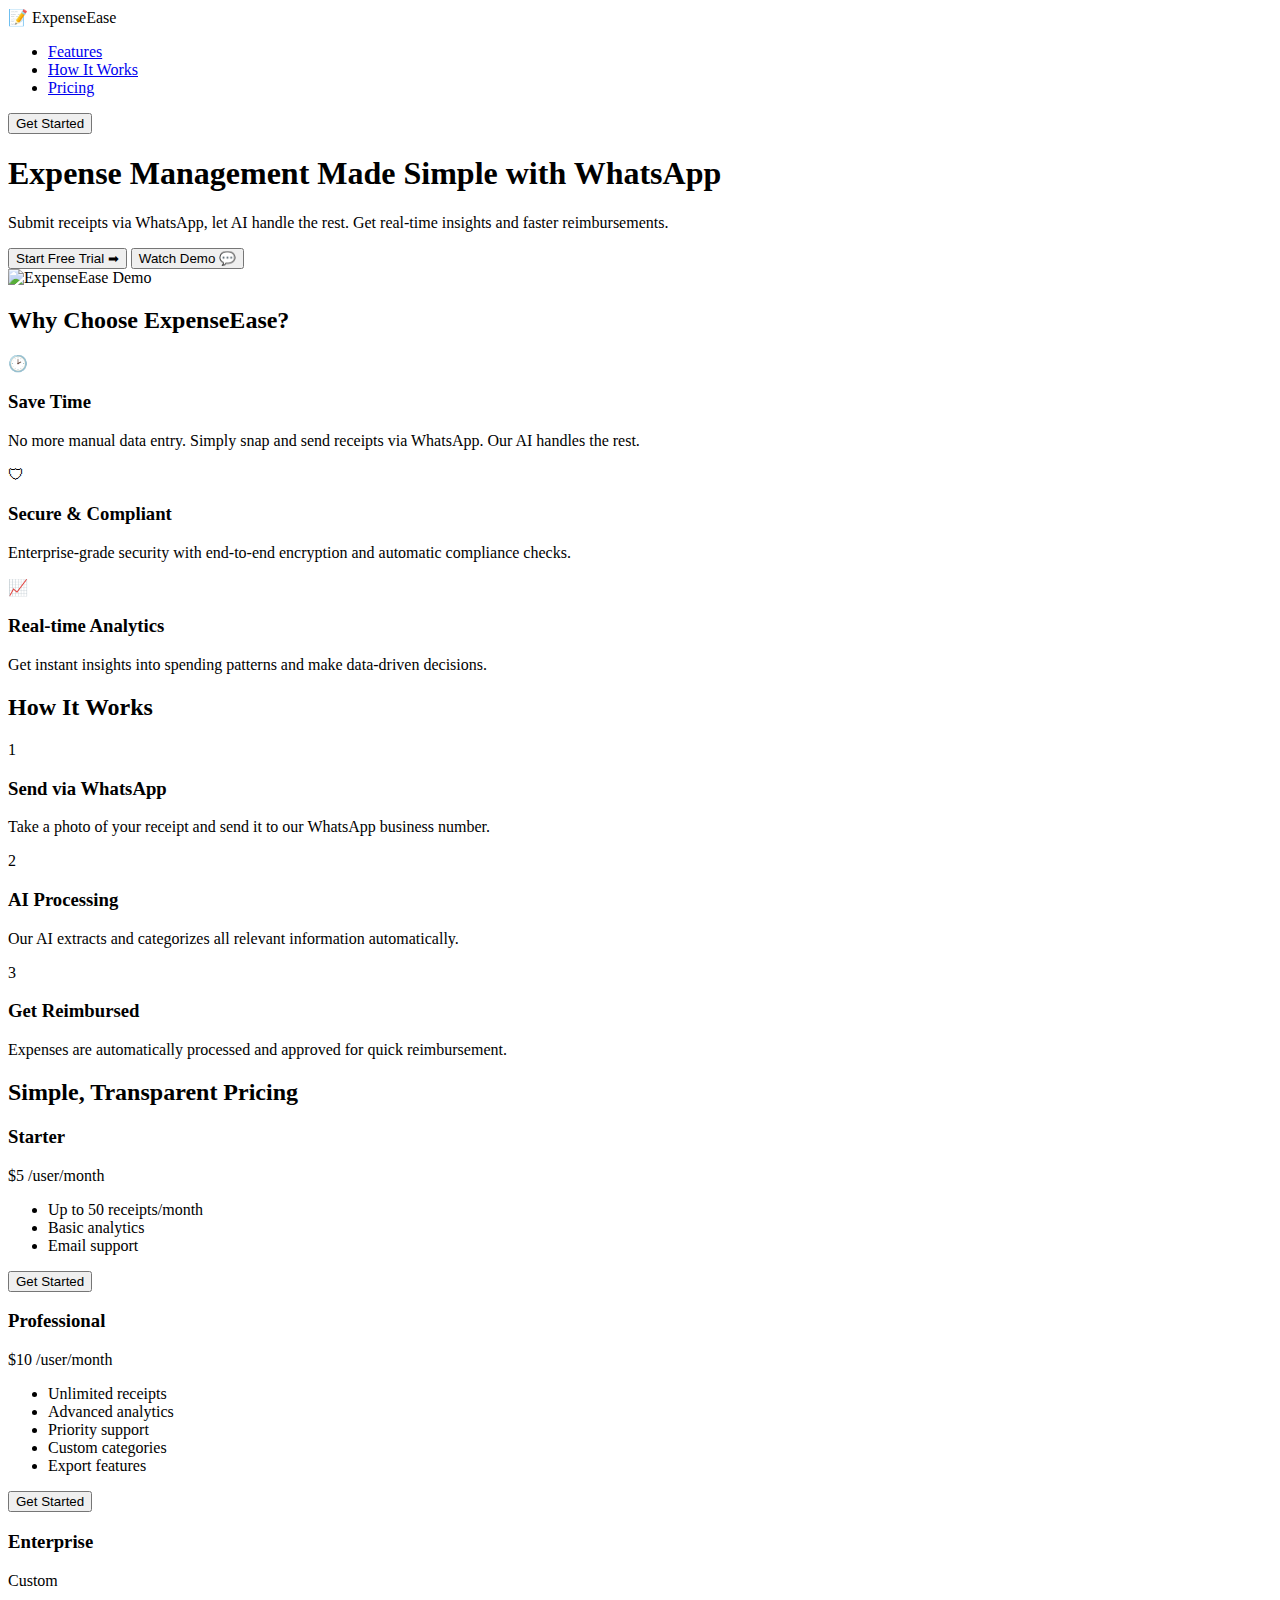
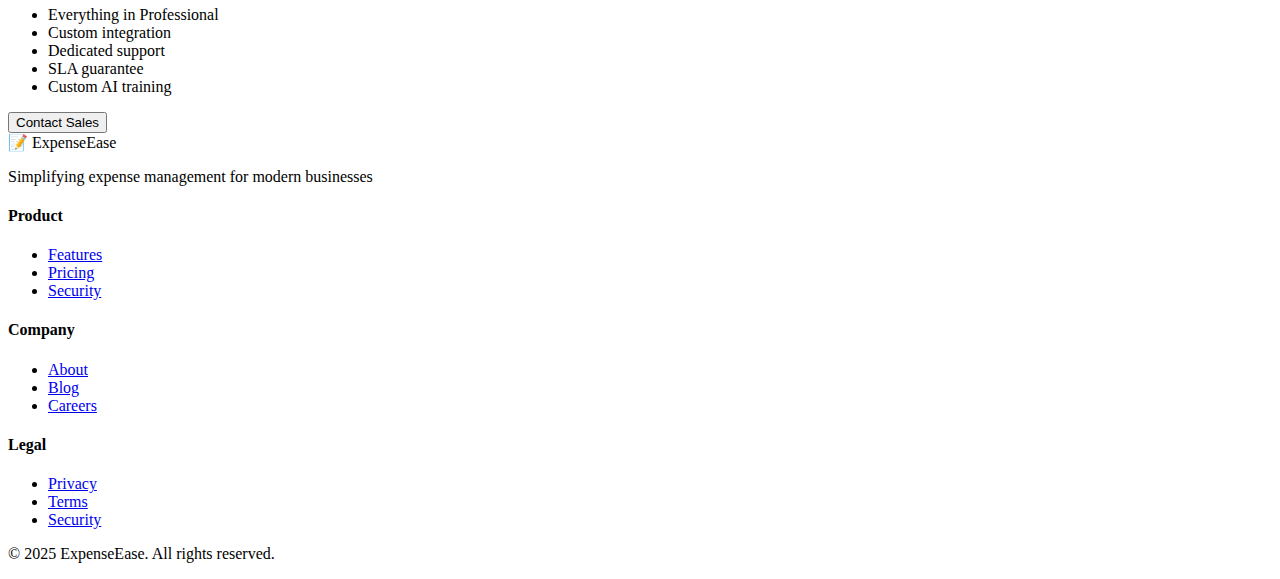
==== index.html @ a04c474d "Create index.html" ====
<!DOCTYPE html>
<html lang="en">
<head>
  <meta charset="UTF-8">
  <meta name="viewport" content="width=device-width, initial-scale=1.0">
  <title>ExpenseEase - Expense Management</title>
  <link rel="stylesheet" href="styles.css">
</head>
<body>
  <!-- Hero Section -->
  <header class="hero-section">
    <nav class="navbar container">
      <div class="logo">
        <span class="icon">&#128221;</span> <!-- Placeholder for Receipt Icon -->
        <span class="brand">ExpenseEase</span>
      </div>
      <ul class="nav-links">
        <li><a href="#features">Features</a></li>
        <li><a href="#how-it-works">How It Works</a></li>
        <li><a href="#pricing">Pricing</a></li>
      </ul>
      <button class="btn primary">Get Started</button>
    </nav>
    <div class="hero-content container">
      <div class="hero-text">
        <h1>Expense Management Made Simple with WhatsApp</h1>
        <p>Submit receipts via WhatsApp, let AI handle the rest. Get real-time insights and faster reimbursements.</p>
        <div class="hero-buttons">
          <button class="btn secondary">Start Free Trial &#10145;</button>
          <button class="btn outline">Watch Demo &#128172;</button>
        </div>
      </div>
      <div class="hero-image">
        <img src="https://via.placeholder.com/600x400" alt="ExpenseEase Demo">
      </div>
    </div>
  </header>

  <!-- Features Section -->
  <section id="features" class="features-section">
    <div class="container">
      <h2>Why Choose ExpenseEase?</h2>
      <div class="features-grid">
        <div class="feature-card">
          <div class="icon bg-blue">&#128337;</div>
          <h3>Save Time</h3>
          <p>No more manual data entry. Simply snap and send receipts via WhatsApp. Our AI handles the rest.</p>
        </div>
        <div class="feature-card">
          <div class="icon bg-blue">&#128737;</div>
          <h3>Secure & Compliant</h3>
          <p>Enterprise-grade security with end-to-end encryption and automatic compliance checks.</p>
        </div>
        <div class="feature-card">
          <div class="icon bg-blue">&#128200;</div>
          <h3>Real-time Analytics</h3>
          <p>Get instant insights into spending patterns and make data-driven decisions.</p>
        </div>
      </div>
    </div>
  </section>

  <!-- How It Works Section -->
  <section id="how-it-works" class="how-it-works-section">
    <div class="container">
      <h2>How It Works</h2>
      <div class="steps-grid">
        <div class="step">
          <div class="step-icon">1</div>
          <h3>Send via WhatsApp</h3>
          <p>Take a photo of your receipt and send it to our WhatsApp business number.</p>
        </div>
        <div class="step">
          <div class="step-icon">2</div>
          <h3>AI Processing</h3>
          <p>Our AI extracts and categorizes all relevant information automatically.</p>
        </div>
        <div class="step">
          <div class="step-icon">3</div>
          <h3>Get Reimbursed</h3>
          <p>Expenses are automatically processed and approved for quick reimbursement.</p>
        </div>
      </div>
    </div>
  </section>

  <!-- Pricing Section -->
  <section id="pricing" class="pricing-section">
    <div class="container">
      <h2>Simple, Transparent Pricing</h2>
      <div class="pricing-grid">
        <div class="pricing-card">
          <h3>Starter</h3>
          <p class="price">$5 <span>/user/month</span></p>
          <ul>
            <li>Up to 50 receipts/month</li>
            <li>Basic analytics</li>
            <li>Email support</li>
          </ul>
          <button class="btn primary">Get Started</button>
        </div>
        <div class="pricing-card popular">
          <h3>Professional</h3>
          <p class="price">$10 <span>/user/month</span></p>
          <ul>
            <li>Unlimited receipts</li>
            <li>Advanced analytics</li>
            <li>Priority support</li>
            <li>Custom categories</li>
            <li>Export features</li>
          </ul>
          <button class="btn primary">Get Started</button>
        </div>
        <div class="pricing-card">
          <h3>Enterprise</h3>
          <p class="price">Custom</p>
          <ul>
            <li>Everything in Professional</li>
            <li>Custom integration</li>
            <li>Dedicated support</li>
            <li>SLA guarantee</li>
            <li>Custom AI training</li>
          </ul>
          <button class="btn outline">Contact Sales</button>
        </div>
      </div>
    </div>
  </section>

  <!-- Footer -->
  <footer class="footer-section">
    <div class="container">
      <div class="footer-grid">
        <div>
          <span class="icon">&#128221;</span>
          <span class="brand">ExpenseEase</span>
          <p>Simplifying expense management for modern businesses</p>
        </div>
        <div>
          <h4>Product</h4>
          <ul>
            <li><a href="#features">Features</a></li>
            <li><a href="#pricing">Pricing</a></li>
            <li><a href="#">Security</a></li>
          </ul>
        </div>
        <div>
          <h4>Company</h4>
          <ul>
            <li><a href="#">About</a></li>
            <li><a href="#">Blog</a></li>
            <li><a href="#">Careers</a></li>
          </ul>
        </div>
        <div>
          <h4>Legal</h4>
          <ul>
            <li><a href="#">Privacy</a></li>
            <li><a href="#">Terms</a></li>
            <li><a href="#">Security</a></li>
          </ul>
        </div>
      </div>
      <p>&copy; 2025 ExpenseEase. All rights reserved.</p>
    </div>
  </footer>
  <script src="scripts.js"></script>
</body>
</html>
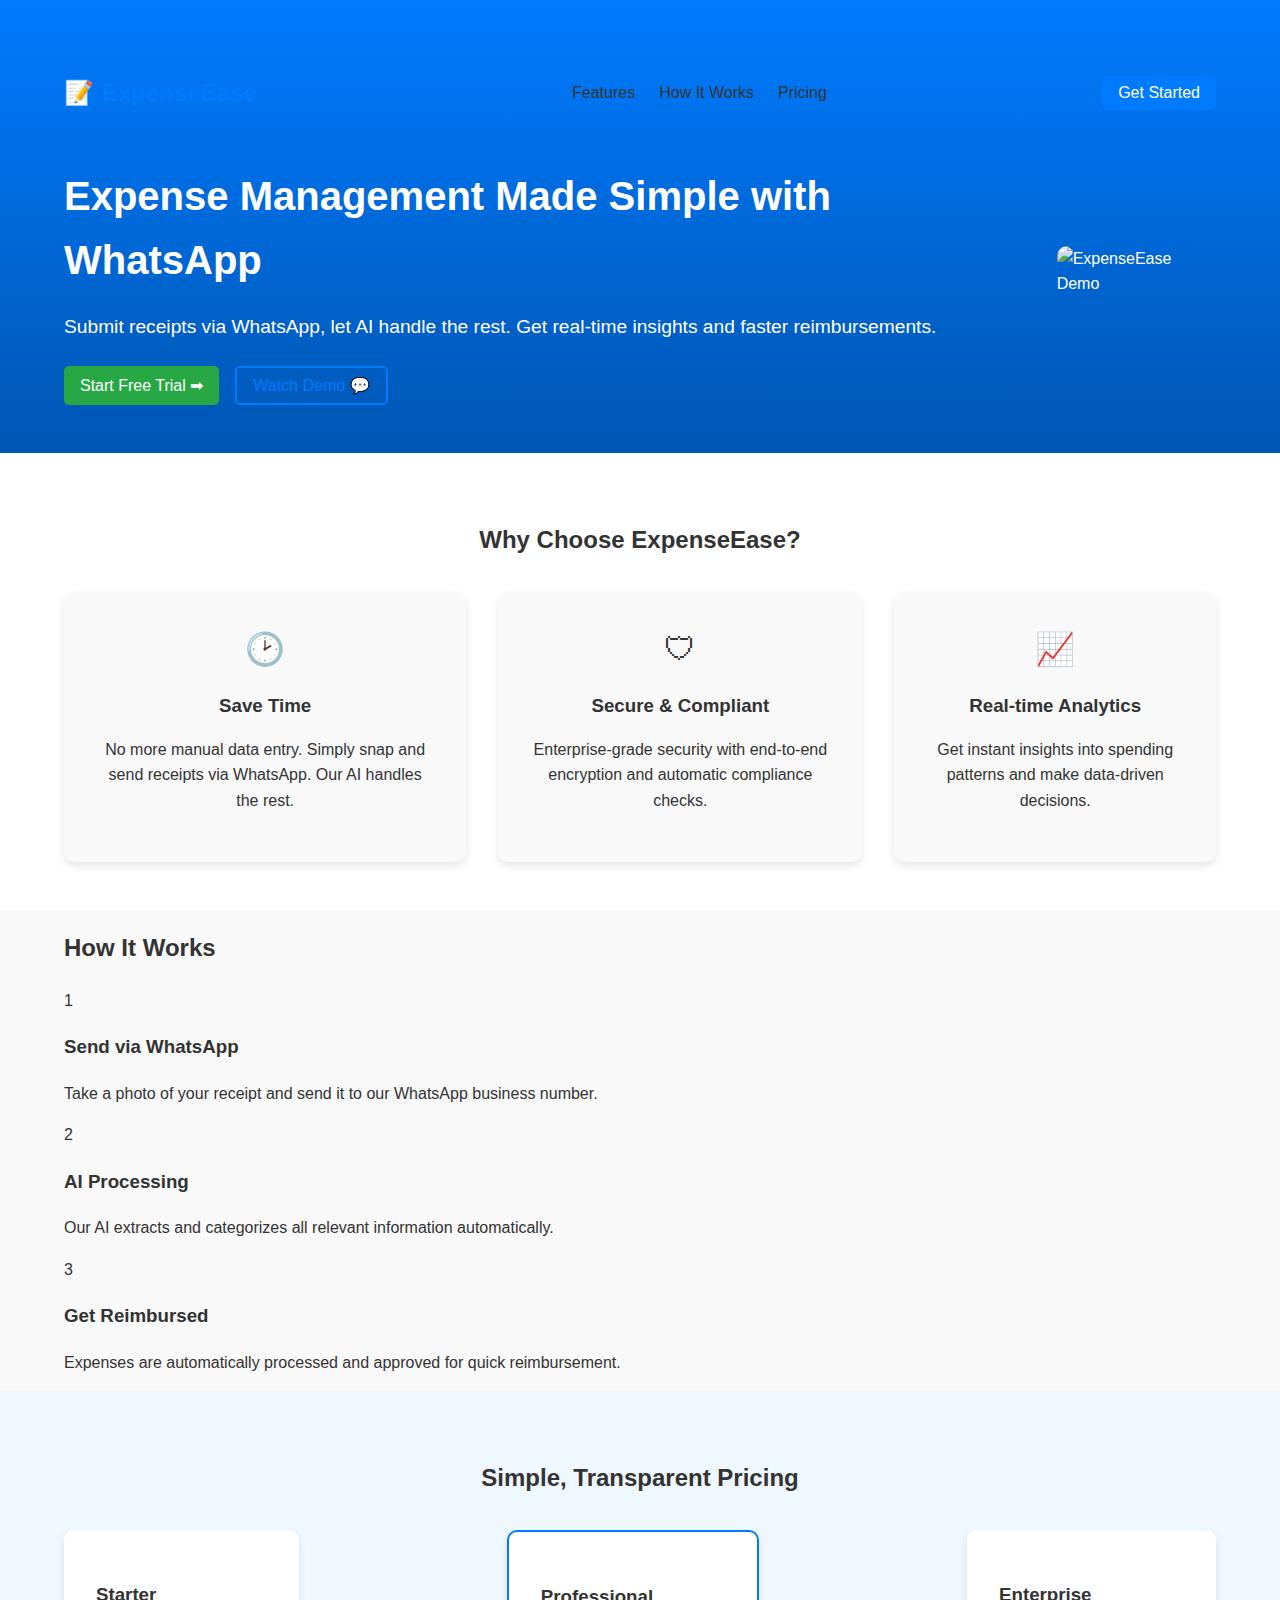
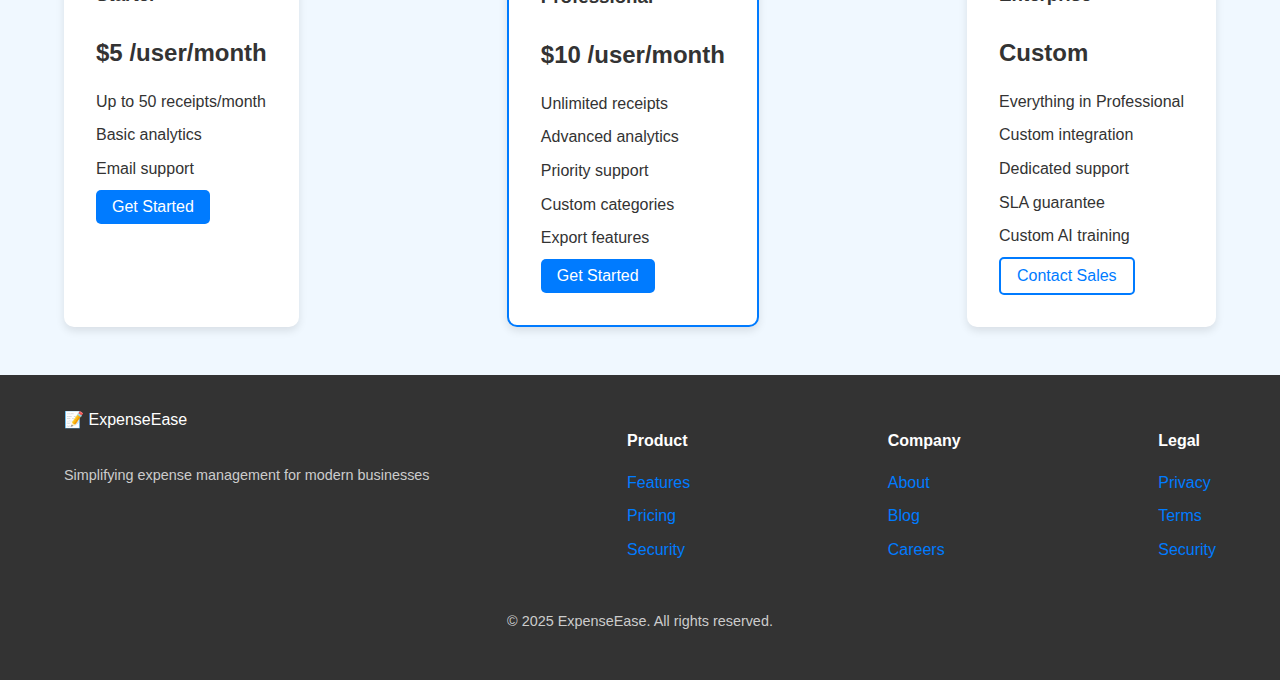
==== commit 3dfba099: "Update index.html" ====
--- a/index.html
+++ b/index.html
@@ -4,7 +4,7 @@
   <meta charset="UTF-8">
   <meta name="viewport" content="width=device-width, initial-scale=1.0">
   <title>ExpenseEase - Expense Management</title>
-  <link rel="stylesheet" href="styles.css">
+  <link rel="stylesheet" href="https://ue195079.github.io/style.css">
 </head>
 <body>
   <!-- Hero Section -->
@@ -164,6 +164,6 @@
       <p>&copy; 2025 ExpenseEase. All rights reserved.</p>
     </div>
   </footer>
-  <script src="scripts.js"></script>
+  <script src="script.js"></script>
 </body>
 </html>
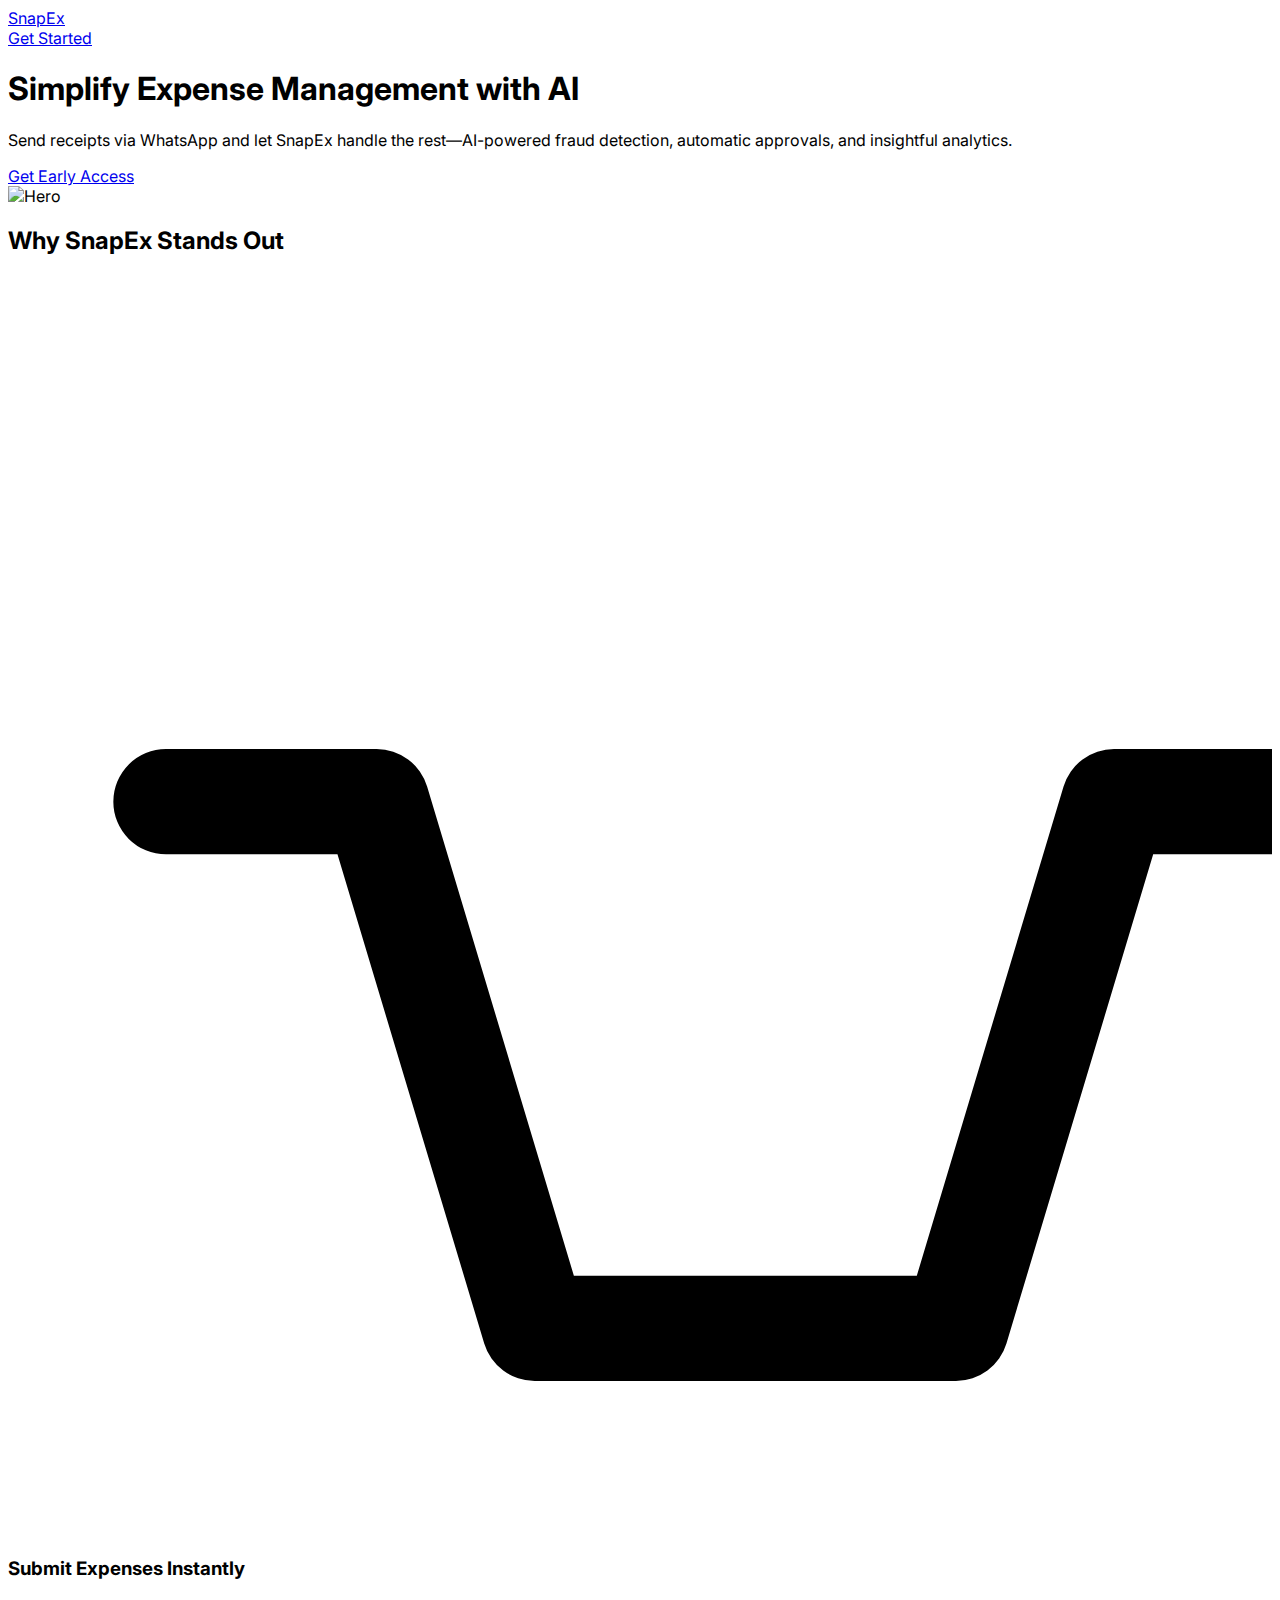
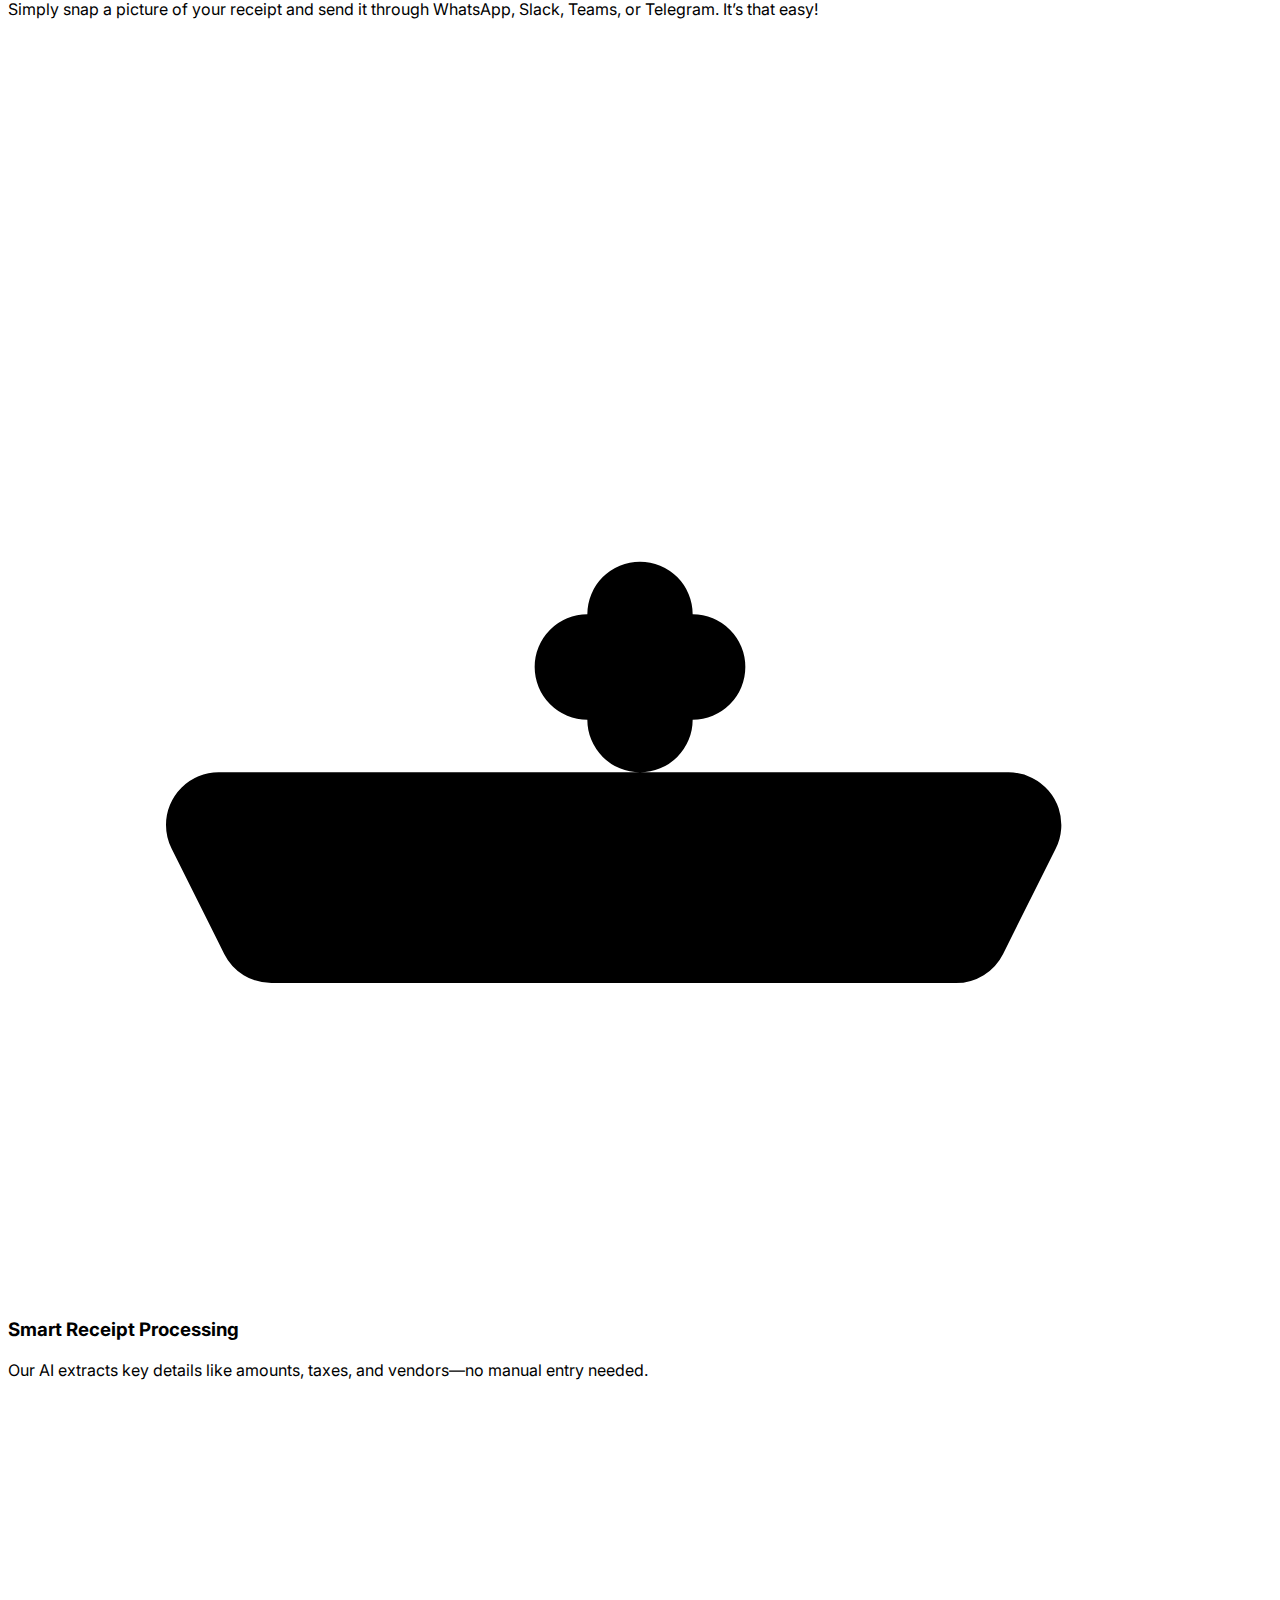
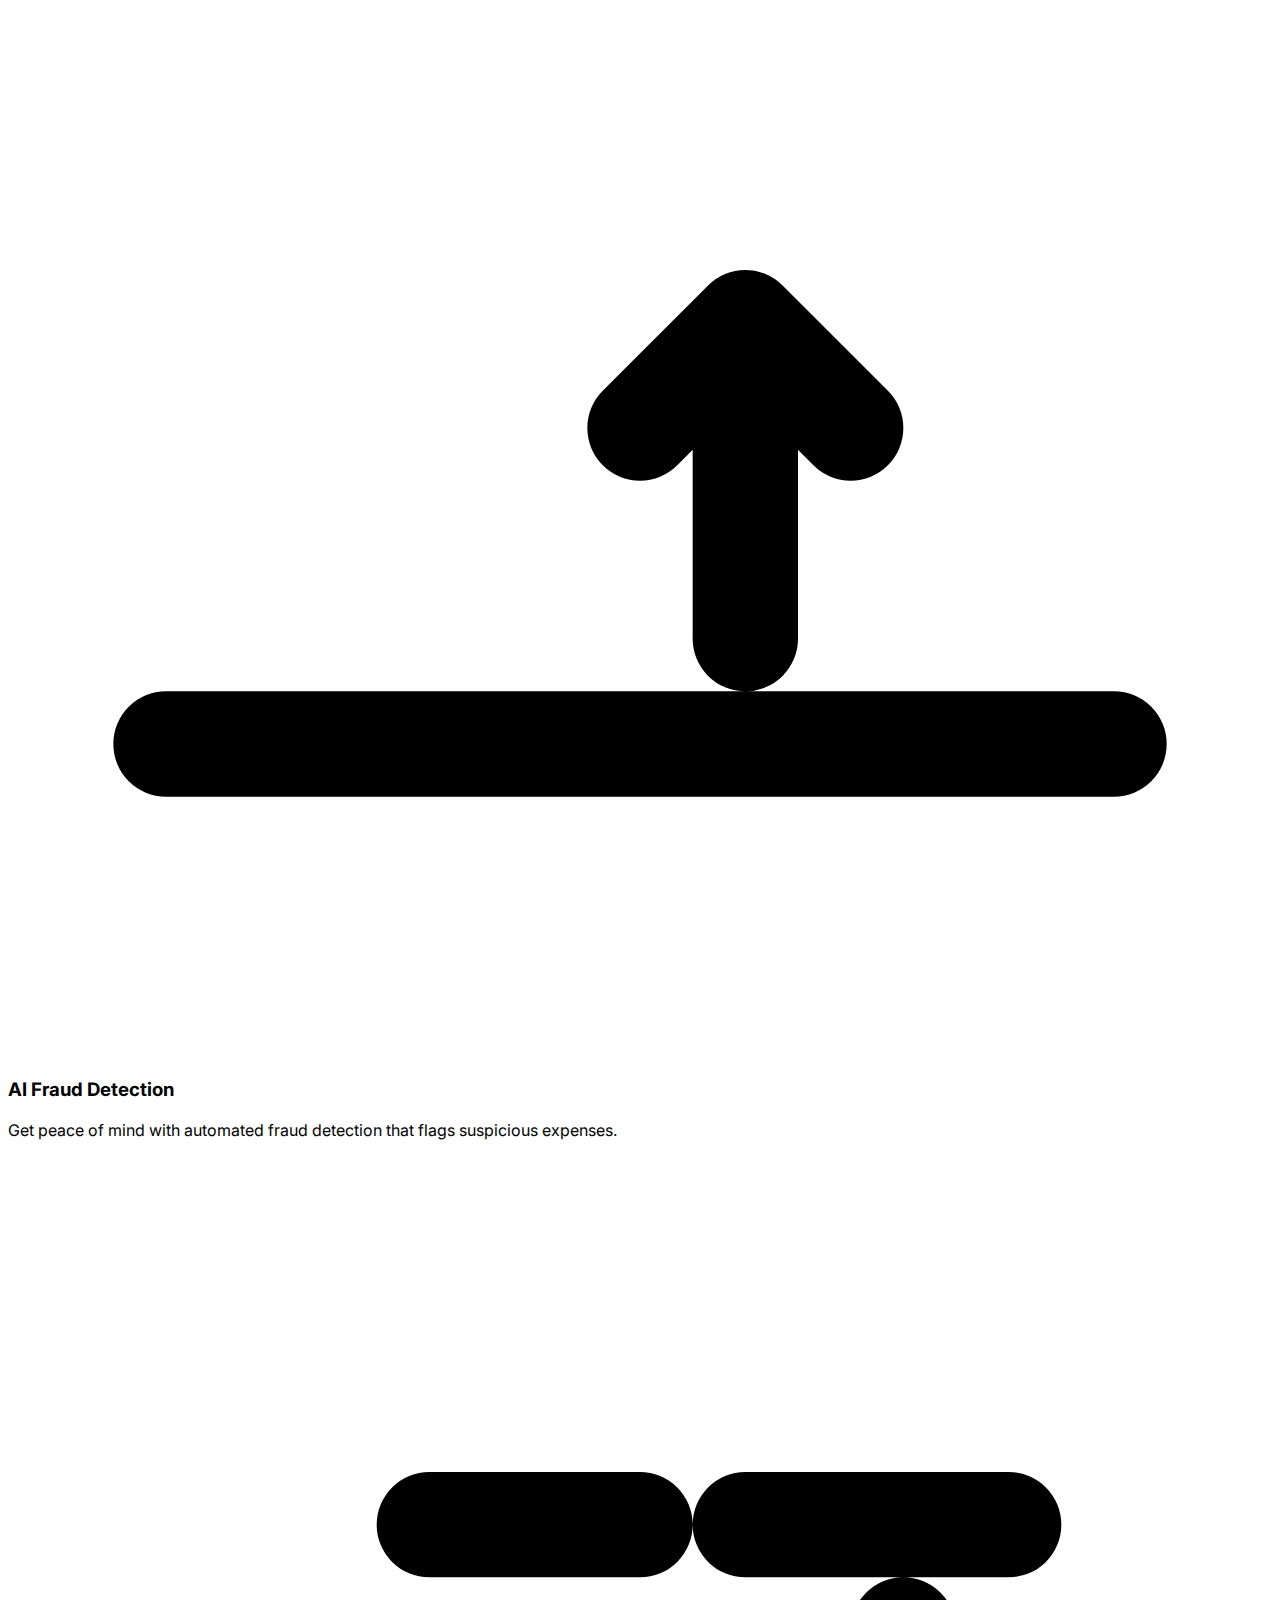
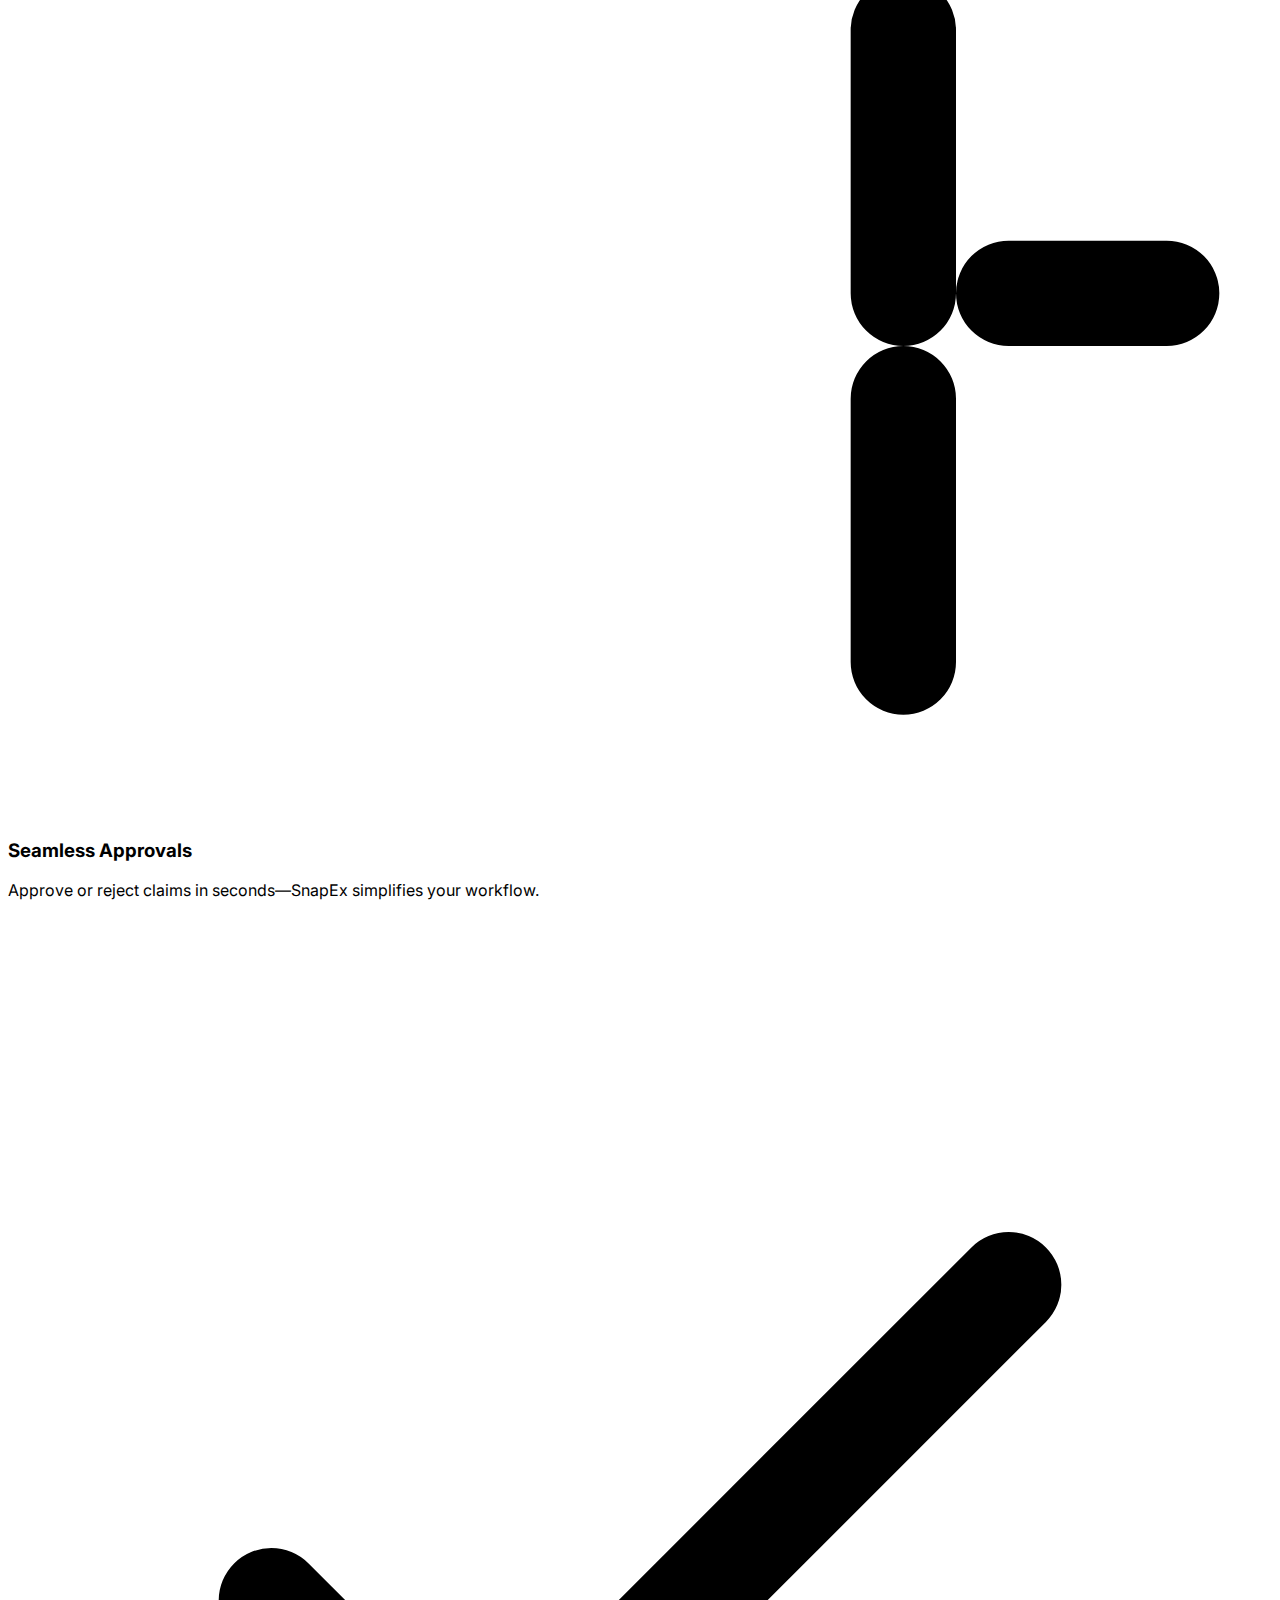
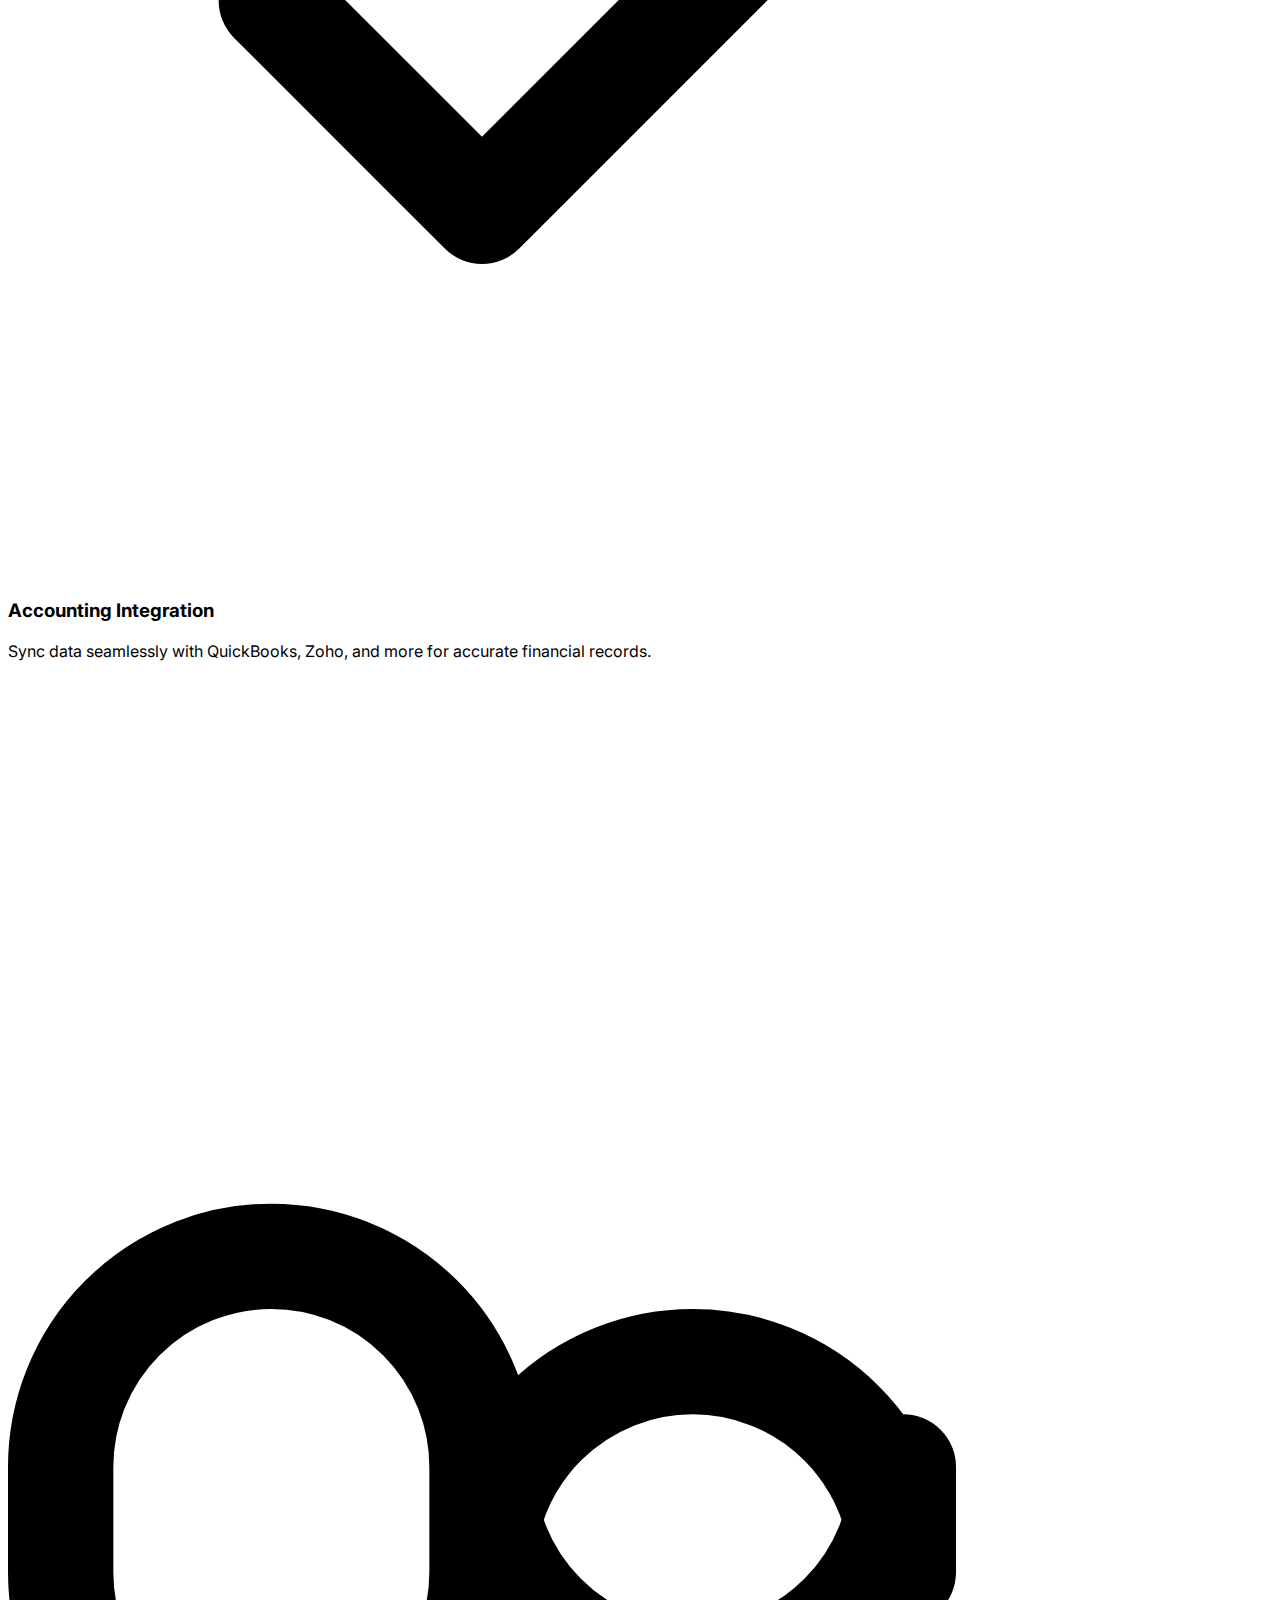
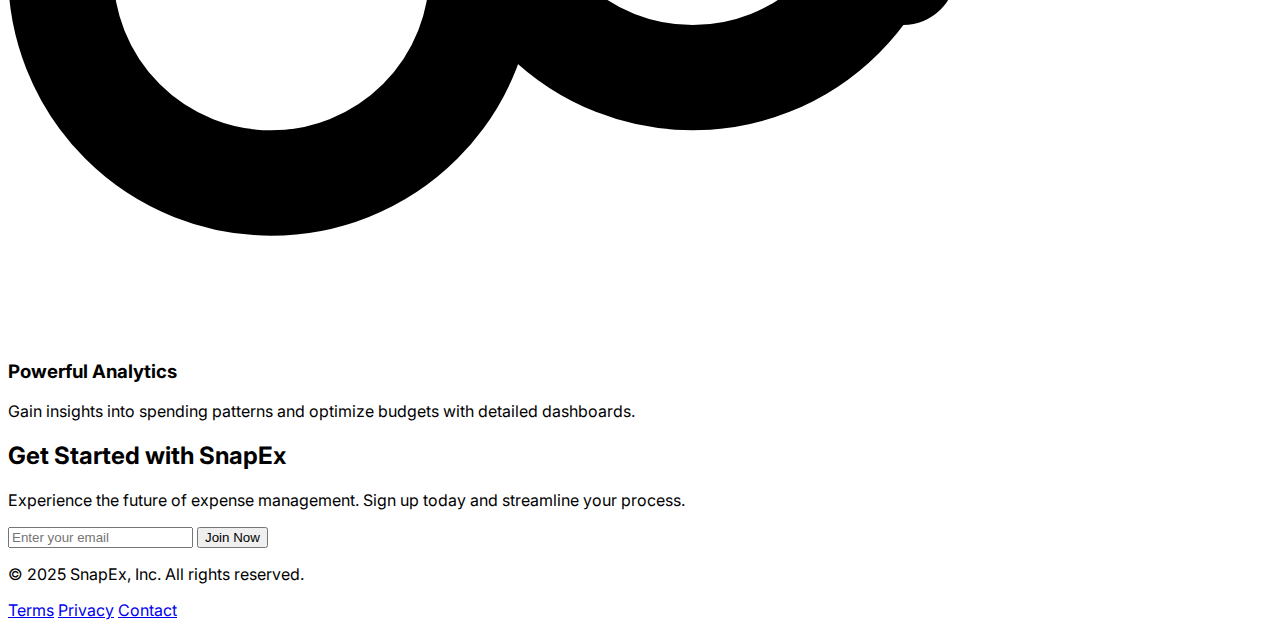
==== commit 55a95203: "Create index.html" ====
--- a/index.html
+++ b/index.html
@@ -1,169 +1,183 @@
-<!DOCTYPE html>
 <html lang="en">
 <head>
   <meta charset="UTF-8">
-  <meta name="viewport" content="width=device-width, initial-scale=1.0">
-  <title>ExpenseEase - Expense Management</title>
-  <link rel="stylesheet" href="https://ue195079.github.io/style.css">
+  <title>SnapEx – AI-Powered Expense Management</title>
+  <!-- Tailwind CSS via CDN -->
+  <script src="https://cdn.tailwindcss.com"></script>
+  <!-- Google Font -->
+  <link rel="preconnect" href="https://fonts.googleapis.com">
+  <link rel="preconnect" href="https://fonts.gstatic.com" crossorigin>
+  <link 
+    href="https://fonts.googleapis.com/css2?family=Inter:wght@400;500;700&display=swap" 
+    rel="stylesheet"
+  >
+  <style>
+    body {
+      font-family: 'Inter', sans-serif;
+    }
+  </style>
 </head>
-<body>
+<body class="bg-gray-50 text-gray-800">
+
+  <!-- Navigation Bar -->
+  <nav class="flex items-center justify-between py-4 px-8 bg-white shadow">
+    <a href="#" class="text-2xl font-extrabold text-indigo-600">SnapEx</a>
+    <div>
+      <a 
+        href="#form" 
+        class="inline-block text-sm px-4 py-2 border rounded text-indigo-600 border-indigo-600 hover:bg-indigo-600 hover:text-white"
+      >
+        Get Started
+      </a>
+    </div>
+  </nav>
+
   <!-- Hero Section -->
-  <header class="hero-section">
-    <nav class="navbar container">
-      <div class="logo">
-        <span class="icon">&#128221;</span> <!-- Placeholder for Receipt Icon -->
-        <span class="brand">ExpenseEase</span>
+  <header class="relative bg-gradient-to-r from-indigo-600 via-purple-600 to-pink-500 text-white py-24">
+    <div class="container mx-auto px-8 flex flex-col md:flex-row items-center">
+      <div class="w-full md:w-1/2 mb-8 md:mb-0">
+        <h1 class="text-5xl font-extrabold leading-tight mb-6">
+          Simplify Expense Management with AI
+        </h1>
+        <p class="text-lg font-medium mb-6">
+          Send receipts via WhatsApp and let SnapEx handle the rest—AI-powered fraud detection, automatic approvals, and insightful analytics.
+        </p>
+        <a 
+          href="#form" 
+          class="inline-block px-8 py-4 text-lg font-bold bg-white text-indigo-600 rounded-md shadow-lg hover:bg-gray-50 transition"
+        >
+          Get Early Access
+        </a>
       </div>
-      <ul class="nav-links">
-        <li><a href="#features">Features</a></li>
-        <li><a href="#how-it-works">How It Works</a></li>
-        <li><a href="#pricing">Pricing</a></li>
-      </ul>
-      <button class="btn primary">Get Started</button>
-    </nav>
-    <div class="hero-content container">
-      <div class="hero-text">
-        <h1>Expense Management Made Simple with WhatsApp</h1>
-        <p>Submit receipts via WhatsApp, let AI handle the rest. Get real-time insights and faster reimbursements.</p>
-        <div class="hero-buttons">
-          <button class="btn secondary">Start Free Trial &#10145;</button>
-          <button class="btn outline">Watch Demo &#128172;</button>
-        </div>
-      </div>
-      <div class="hero-image">
-        <img src="https://via.placeholder.com/600x400" alt="ExpenseEase Demo">
+      <div class="w-full md:w-1/2 flex justify-center">
+        <img 
+          src="https://images.unsplash.com/photo-1554224154-22dec7ec8818?ixlib=rb-4.0.3&auto=format&fit=crop&w=600&q=80" 
+          alt="Hero" 
+          class="rounded-lg shadow-lg object-cover"
+        >
       </div>
     </div>
   </header>
 
   <!-- Features Section -->
-  <section id="features" class="features-section">
-    <div class="container">
-      <h2>Why Choose ExpenseEase?</h2>
-      <div class="features-grid">
-        <div class="feature-card">
-          <div class="icon bg-blue">&#128337;</div>
-          <h3>Save Time</h3>
-          <p>No more manual data entry. Simply snap and send receipts via WhatsApp. Our AI handles the rest.</p>
+  <section class="container mx-auto px-8 py-16">
+    <h2 class="text-4xl font-bold text-center mb-12">Why SnapEx Stands Out</h2>
+    <div class="grid grid-cols-1 md:grid-cols-3 gap-8">
+      <!-- Feature 1 -->
+      <div class="bg-white p-6 rounded-lg shadow hover:shadow-xl transition">
+        <div class="mb-4 text-indigo-600">
+          <svg xmlns="http://www.w3.org/2000/svg" class="h-8 w-8" fill="none" 
+               viewBox="0 0 24 24" stroke="currentColor" stroke-width="2">
+            <path stroke-linecap="round" stroke-linejoin="round" 
+                  d="M3 10h4l3 10h8l3-10h4" />
+          </svg>
         </div>
-        <div class="feature-card">
-          <div class="icon bg-blue">&#128737;</div>
-          <h3>Secure & Compliant</h3>
-          <p>Enterprise-grade security with end-to-end encryption and automatic compliance checks.</p>
+        <h3 class="text-xl font-semibold mb-2">Submit Expenses Instantly</h3>
+        <p>Simply snap a picture of your receipt and send it through WhatsApp, Slack, Teams, or Telegram. It’s that easy!</p>
+      </div>
+
+      <!-- Feature 2 -->
+      <div class="bg-white p-6 rounded-lg shadow hover:shadow-xl transition">
+        <div class="mb-4 text-indigo-600">
+          <svg xmlns="http://www.w3.org/2000/svg" class="h-8 w-8" fill="none" 
+               viewBox="0 0 24 24" stroke="currentColor" stroke-width="2">
+            <path stroke-linecap="round" stroke-linejoin="round" 
+                  d="M11 12h2m-1-1v2m-6 4h12l1-2H4l1 2z" />
+          </svg>
         </div>
-        <div class="feature-card">
-          <div class="icon bg-blue">&#128200;</div>
-          <h3>Real-time Analytics</h3>
-          <p>Get instant insights into spending patterns and make data-driven decisions.</p>
+        <h3 class="text-xl font-semibold mb-2">Smart Receipt Processing</h3>
+        <p>Our AI extracts key details like amounts, taxes, and vendors—no manual entry needed.</p>
+      </div>
+
+      <!-- Feature 3 -->
+      <div class="bg-white p-6 rounded-lg shadow hover:shadow-xl transition">
+        <div class="mb-4 text-indigo-600">
+          <svg xmlns="http://www.w3.org/2000/svg" class="h-8 w-8" fill="none" 
+               viewBox="0 0 24 24" stroke="currentColor" stroke-width="2">
+            <path stroke-linecap="round" stroke-linejoin="round" 
+                  d="M14 10l2 2m-2-2l-2 2m2-2v6m7 2H3" />
+          </svg>
         </div>
+        <h3 class="text-xl font-semibold mb-2">AI Fraud Detection</h3>
+        <p>Get peace of mind with automated fraud detection that flags suspicious expenses.</p>
+      </div>
+
+      <!-- Feature 4 -->
+      <div class="bg-white p-6 rounded-lg shadow hover:shadow-xl transition">
+        <div class="mb-4 text-indigo-600">
+          <svg xmlns="http://www.w3.org/2000/svg" class="h-8 w-8" fill="none" 
+               viewBox="0 0 24 24" stroke="currentColor" stroke-width="2">
+            <path stroke-linecap="round" stroke-linejoin="round" 
+                  d="M8 7h4m2 0h5m-2 2v5m0 2v5m2-7h3" />
+          </svg>
+        </div>
+        <h3 class="text-xl font-semibold mb-2">Seamless Approvals</h3>
+        <p>Approve or reject claims in seconds—SnapEx simplifies your workflow.</p>
+      </div>
+
+      <!-- Feature 5 -->
+      <div class="bg-white p-6 rounded-lg shadow hover:shadow-xl transition">
+        <div class="mb-4 text-indigo-600">
+          <svg xmlns="http://www.w3.org/2000/svg" class="h-8 w-8" fill="none" 
+               viewBox="0 0 24 24" stroke="currentColor" stroke-width="2">
+            <path stroke-linecap="round" stroke-linejoin="round" 
+                  d="M5 13l4 4L19 7" />
+          </svg>
+        </div>
+        <h3 class="text-xl font-semibold mb-2">Accounting Integration</h3>
+        <p>Sync data seamlessly with QuickBooks, Zoho, and more for accurate financial records.</p>
+      </div>
+
+      <!-- Feature 6 -->
+      <div class="bg-white p-6 rounded-lg shadow hover:shadow-xl transition">
+        <div class="mb-4 text-indigo-600">
+          <svg xmlns="http://www.w3.org/2000/svg" class="h-8 w-8" fill="none" 
+               viewBox="0 0 24 24" stroke="currentColor" stroke-width="2">
+            <path stroke-linecap="round" stroke-linejoin="round" 
+                  d="M9 17v-2a4 4 0 10-8 0v2a4 4 0 108 0v-2a4 4 0 108 0v2a4 4 0 10-8 0z" />
+          </svg>
+        </div>
+        <h3 class="text-xl font-semibold mb-2">Powerful Analytics</h3>
+        <p>Gain insights into spending patterns and optimize budgets with detailed dashboards.</p>
       </div>
     </div>
   </section>
 
-  <!-- How It Works Section -->
-  <section id="how-it-works" class="how-it-works-section">
-    <div class="container">
-      <h2>How It Works</h2>
-      <div class="steps-grid">
-        <div class="step">
-          <div class="step-icon">1</div>
-          <h3>Send via WhatsApp</h3>
-          <p>Take a photo of your receipt and send it to our WhatsApp business number.</p>
-        </div>
-        <div class="step">
-          <div class="step-icon">2</div>
-          <h3>AI Processing</h3>
-          <p>Our AI extracts and categorizes all relevant information automatically.</p>
-        </div>
-        <div class="step">
-          <div class="step-icon">3</div>
-          <h3>Get Reimbursed</h3>
-          <p>Expenses are automatically processed and approved for quick reimbursement.</p>
-        </div>
-      </div>
-    </div>
-  </section>
-
-  <!-- Pricing Section -->
-  <section id="pricing" class="pricing-section">
-    <div class="container">
-      <h2>Simple, Transparent Pricing</h2>
-      <div class="pricing-grid">
-        <div class="pricing-card">
-          <h3>Starter</h3>
-          <p class="price">$5 <span>/user/month</span></p>
-          <ul>
-            <li>Up to 50 receipts/month</li>
-            <li>Basic analytics</li>
-            <li>Email support</li>
-          </ul>
-          <button class="btn primary">Get Started</button>
-        </div>
-        <div class="pricing-card popular">
-          <h3>Professional</h3>
-          <p class="price">$10 <span>/user/month</span></p>
-          <ul>
-            <li>Unlimited receipts</li>
-            <li>Advanced analytics</li>
-            <li>Priority support</li>
-            <li>Custom categories</li>
-            <li>Export features</li>
-          </ul>
-          <button class="btn primary">Get Started</button>
-        </div>
-        <div class="pricing-card">
-          <h3>Enterprise</h3>
-          <p class="price">Custom</p>
-          <ul>
-            <li>Everything in Professional</li>
-            <li>Custom integration</li>
-            <li>Dedicated support</li>
-            <li>SLA guarantee</li>
-            <li>Custom AI training</li>
-          </ul>
-          <button class="btn outline">Contact Sales</button>
-        </div>
-      </div>
+  <!-- Call-to-Action Section -->
+  <section id="form" class="bg-indigo-50 py-16">
+    <div class="container mx-auto px-8 max-w-xl text-center">
+      <h2 class="text-4xl font-extrabold mb-4 text-indigo-800">Get Started with SnapEx</h2>
+      <p class="text-gray-600 mb-8">
+        Experience the future of expense management. Sign up today and streamline your process.
+      </p>
+      <form class="flex flex-col sm:flex-row sm:justify-center sm:items-center space-y-4 sm:space-y-0 sm:space-x-4">
+        <input 
+          type="email" 
+          placeholder="Enter your email" 
+          required 
+          class="flex-1 px-4 py-3 border rounded-md text-gray-700 outline-none focus:ring-2 focus:ring-indigo-500 focus:border-transparent"
+        >
+        <button 
+          type="submit" 
+          class="px-8 py-3 bg-indigo-600 text-white rounded-md font-semibold hover:bg-indigo-700 transition"
+        >
+          Join Now
+        </button>
+      </form>
     </div>
   </section>
 
   <!-- Footer -->
-  <footer class="footer-section">
-    <div class="container">
-      <div class="footer-grid">
-        <div>
-          <span class="icon">&#128221;</span>
-          <span class="brand">ExpenseEase</span>
-          <p>Simplifying expense management for modern businesses</p>
-        </div>
-        <div>
-          <h4>Product</h4>
-          <ul>
-            <li><a href="#features">Features</a></li>
-            <li><a href="#pricing">Pricing</a></li>
-            <li><a href="#">Security</a></li>
-          </ul>
-        </div>
-        <div>
-          <h4>Company</h4>
-          <ul>
-            <li><a href="#">About</a></li>
-            <li><a href="#">Blog</a></li>
-            <li><a href="#">Careers</a></li>
-          </ul>
-        </div>
-        <div>
-          <h4>Legal</h4>
-          <ul>
-            <li><a href="#">Privacy</a></li>
-            <li><a href="#">Terms</a></li>
-            <li><a href="#">Security</a></li>
-          </ul>
-        </div>
+  <footer class="bg-white py-8 shadow-inner mt-10">
+    <div class="container mx-auto px-8 flex flex-col md:flex-row items-center justify-between">
+      <p class="text-gray-600 mb-4 md:mb-0">&copy; 2025 SnapEx, Inc. All rights reserved.</p>
+      <div class="space-x-4">
+        <a href="#" class="text-gray-600 hover:text-indigo-600">Terms</a>
+        <a href="#" class="text-gray-600 hover:text-indigo-600">Privacy</a>
+        <a href="#" class="text-gray-600 hover:text-indigo-600">Contact</a>
       </div>
-      <p>&copy; 2025 ExpenseEase. All rights reserved.</p>
     </div>
   </footer>
-  <script src="script.js"></script>
+
 </body>
 </html>
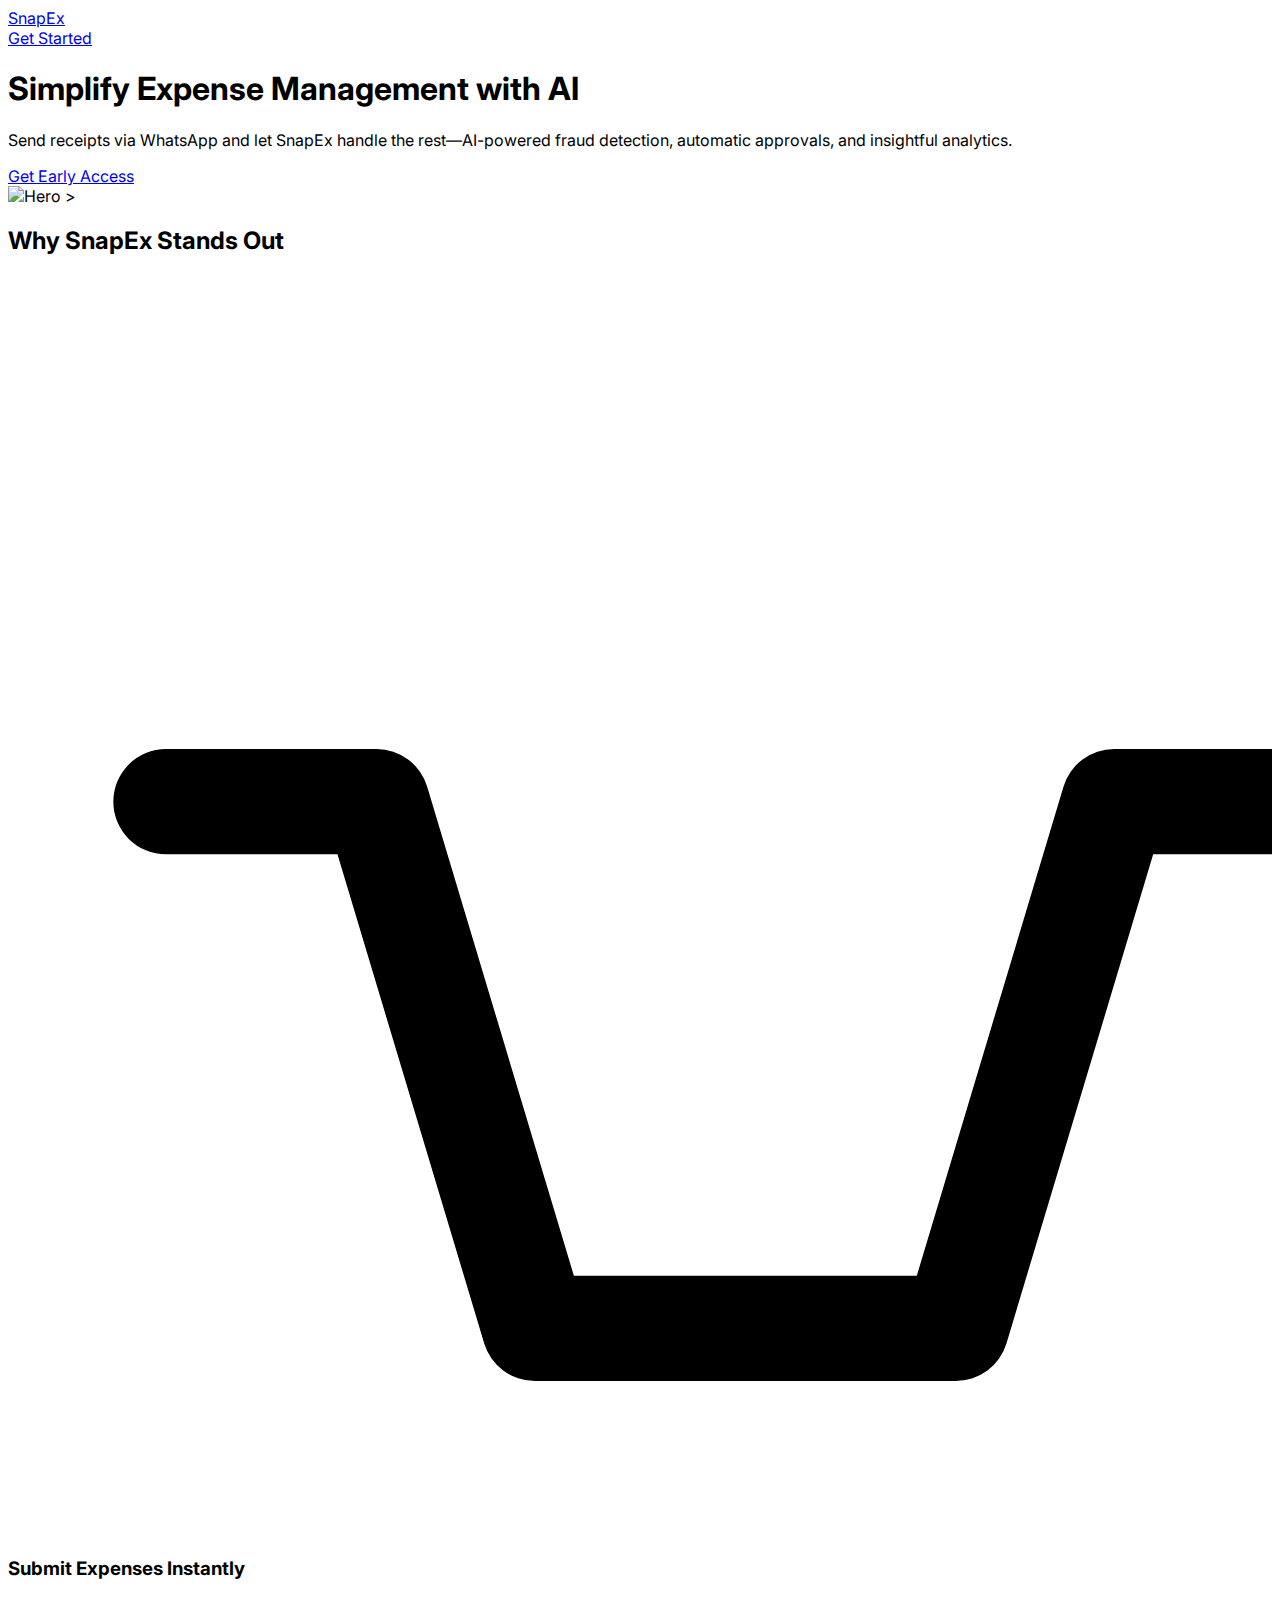
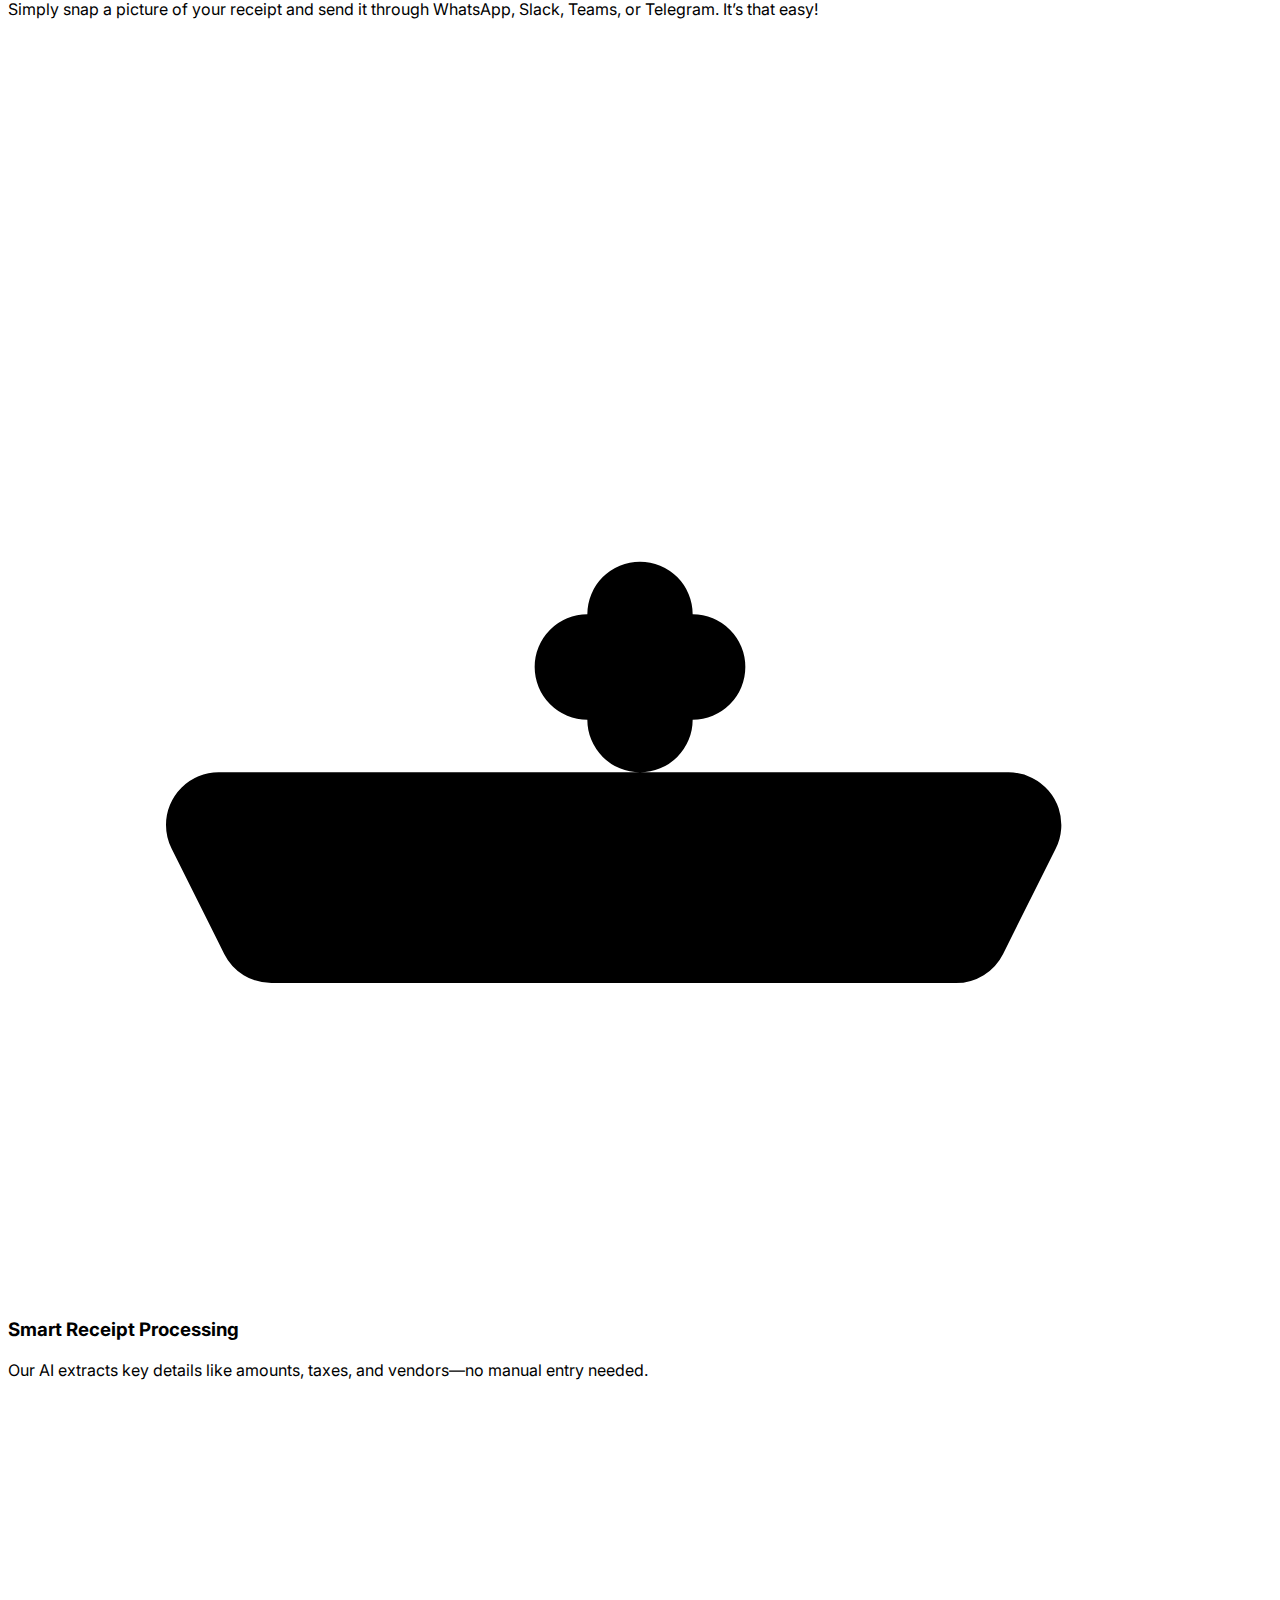
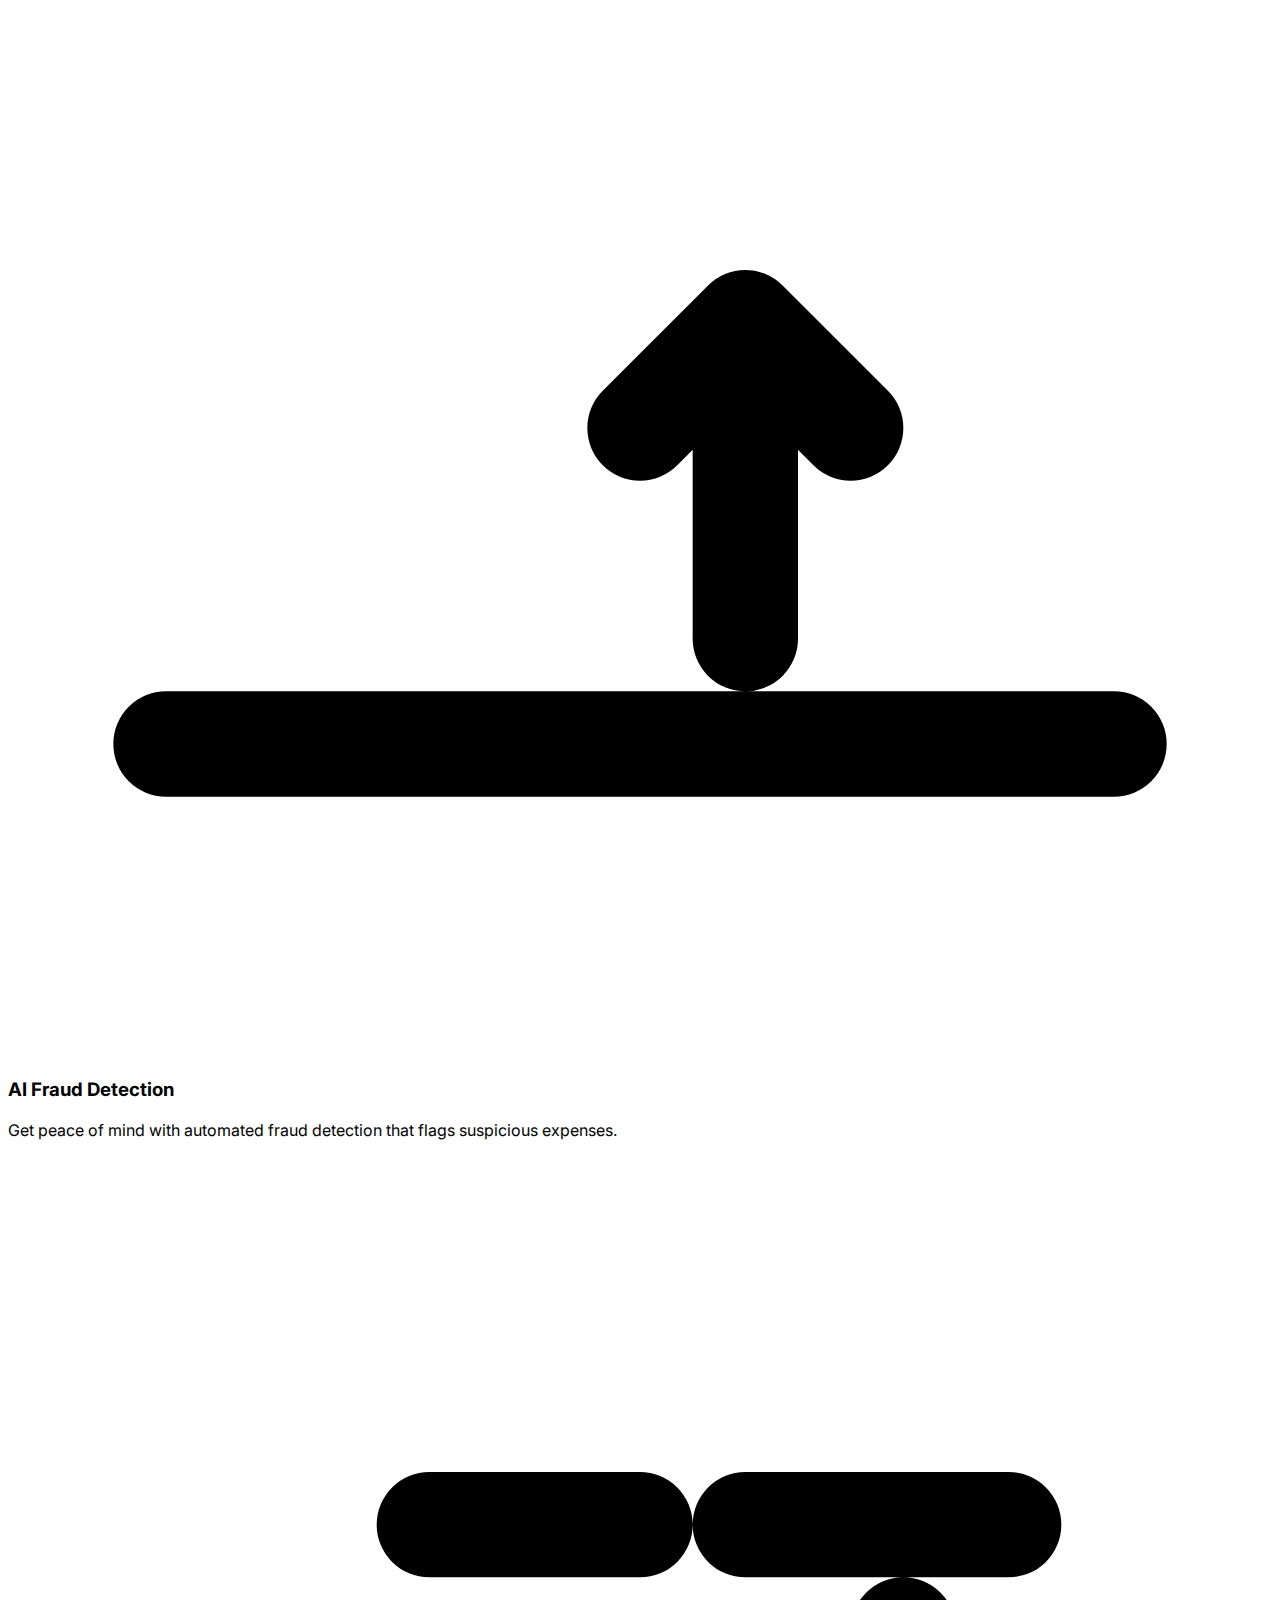
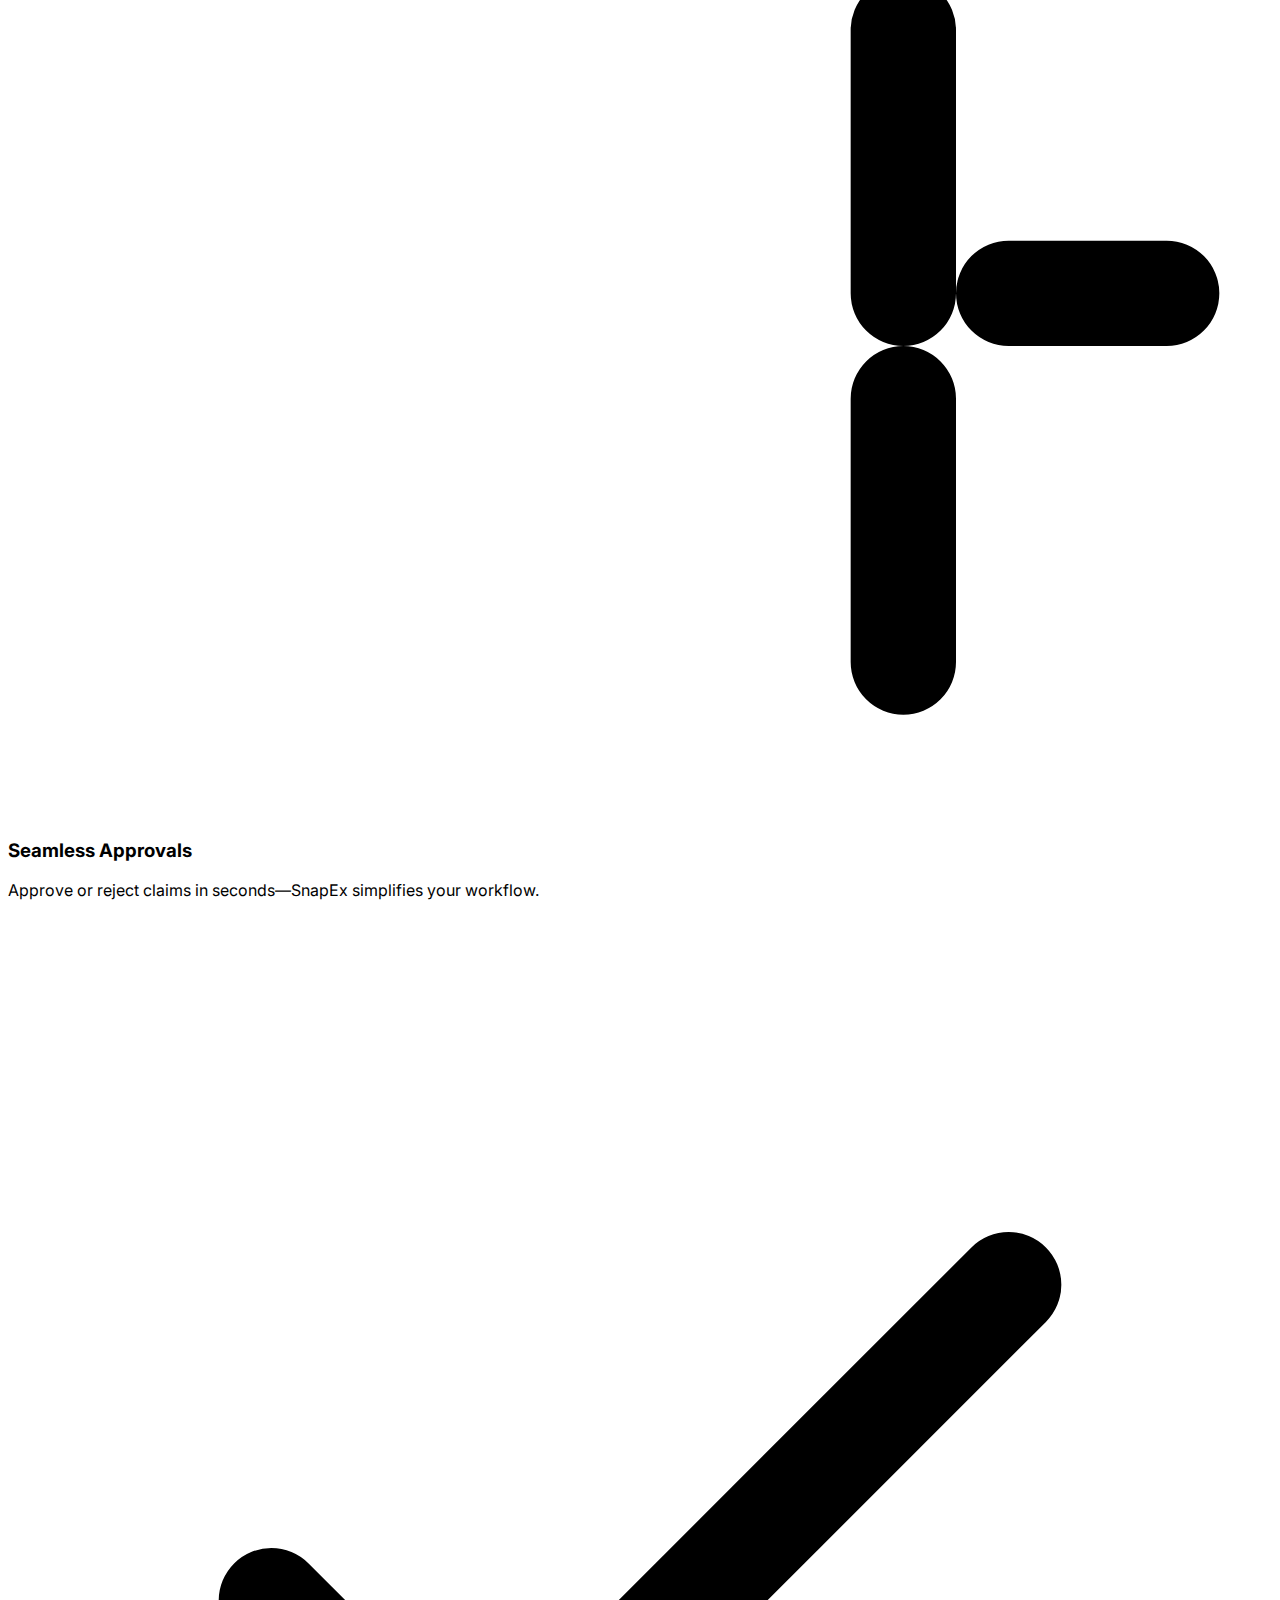
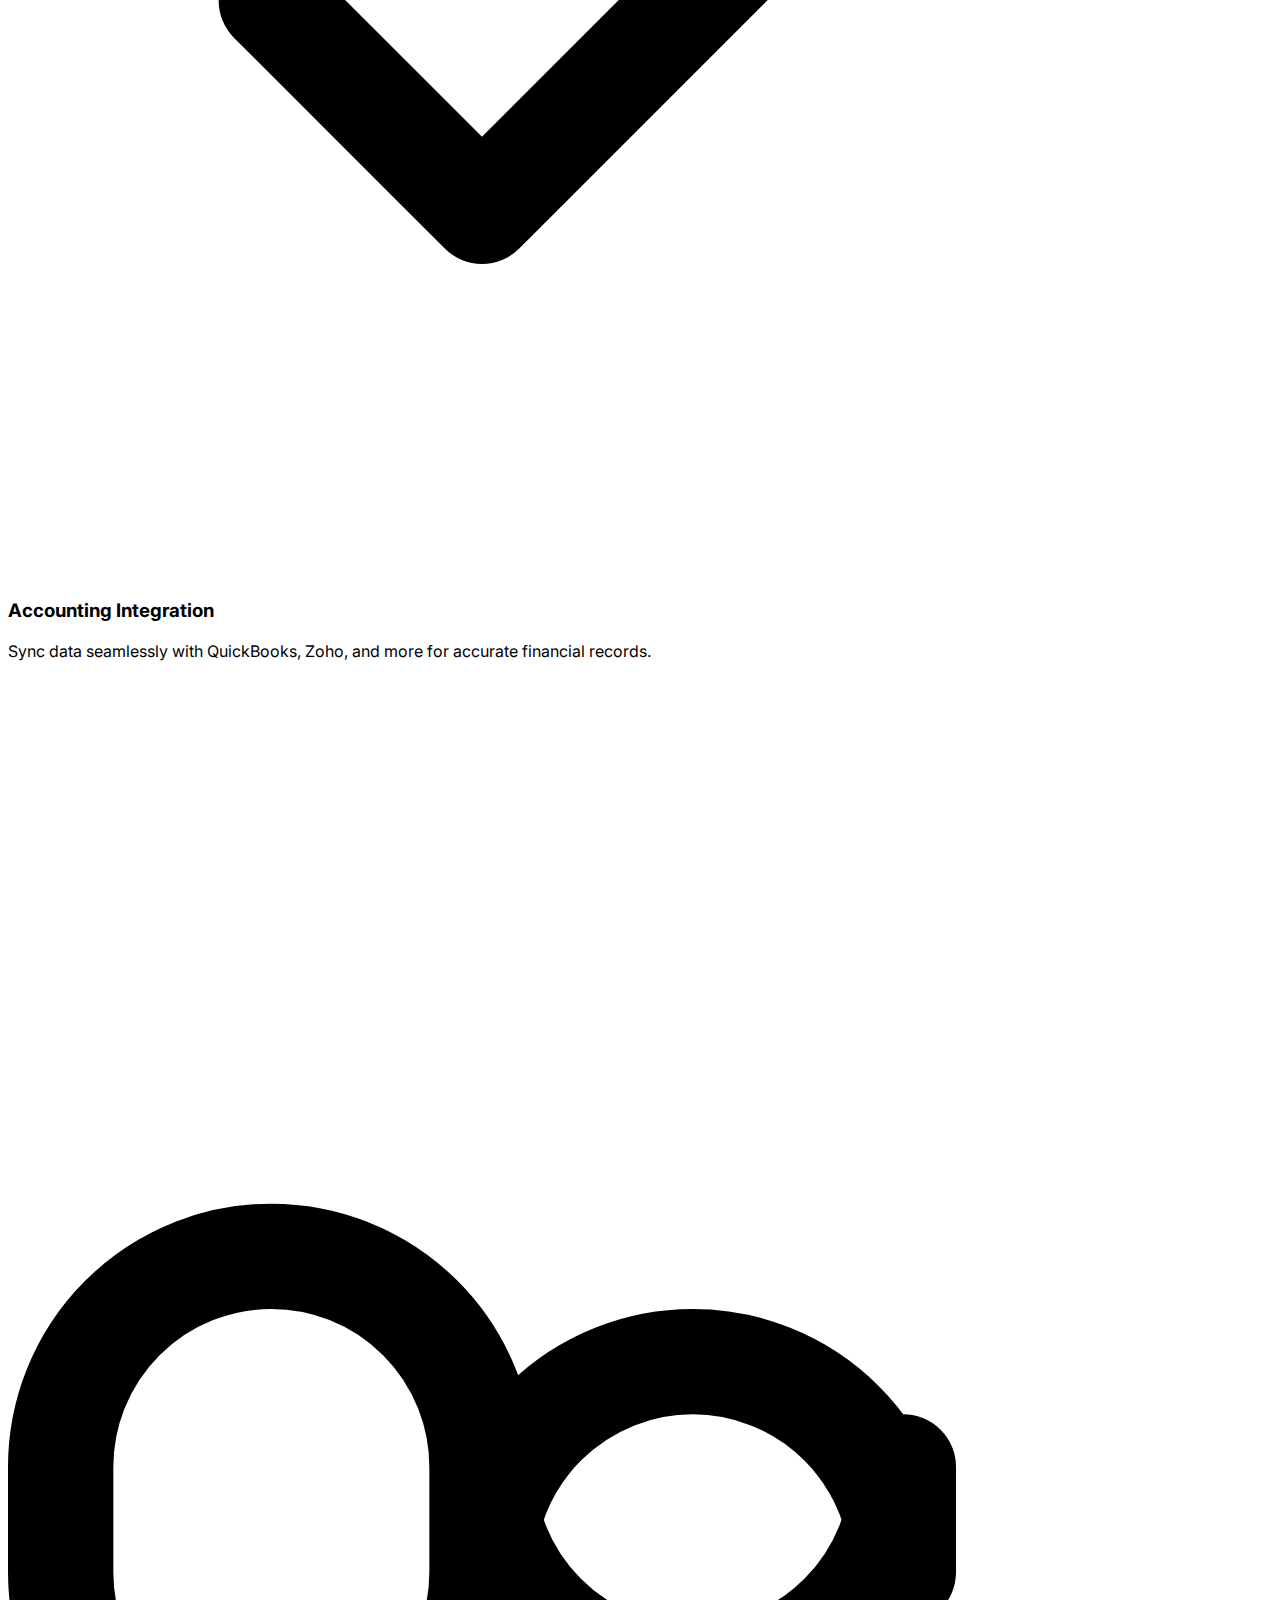
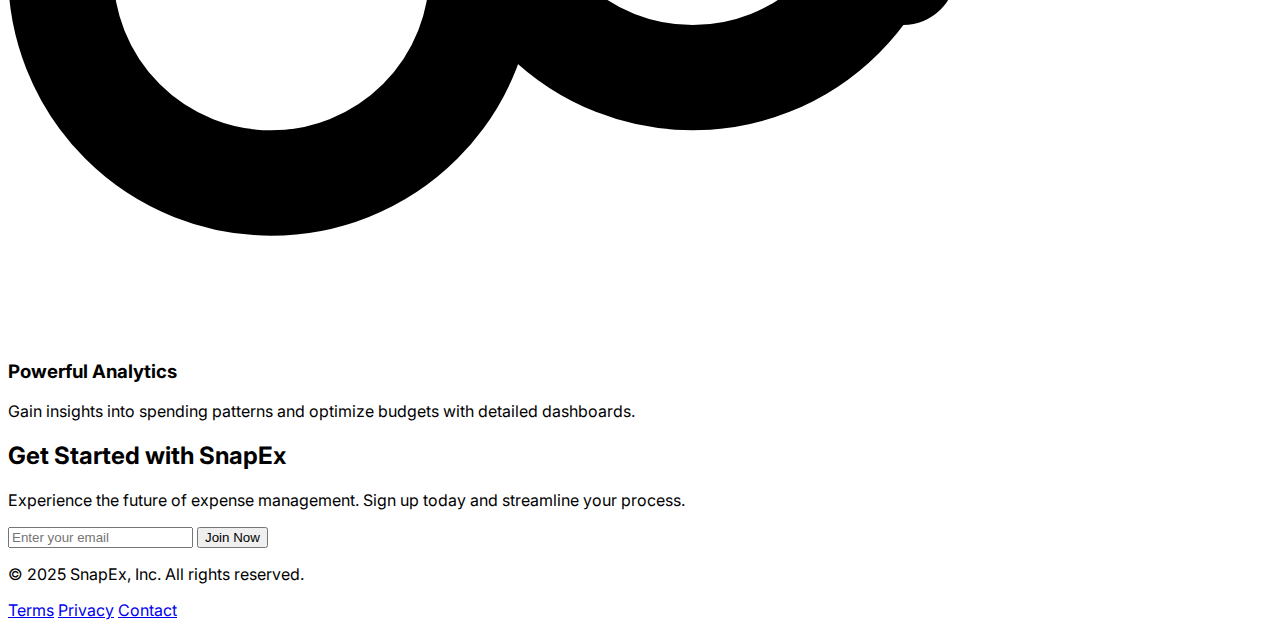
==== commit 234e3fea: "Update index.html" ====
--- a/index.html
+++ b/index.html
@@ -51,10 +51,12 @@
       </div>
       <div class="w-full md:w-1/2 flex justify-center">
         <img 
-          src="https://images.unsplash.com/photo-1554224154-22dec7ec8818?ixlib=rb-4.0.3&auto=format&fit=crop&w=600&q=80" 
-          alt="Hero" 
-          class="rounded-lg shadow-lg object-cover"
-        >
+            src="https://qeulzelzyvmjayikqxow.supabase.co/storage/v1/object/public/namecard_bucket/whatsapp_chat.png" 
+            alt="Hero" 
+            class="rounded-lg shadow-lg object-cover"
+            <!-- Original src: https://images.unsplash.com/photo-1554224154-22dec7ec8818?ixlib=rb-4.0.3&auto=format&fit=crop&w=600&q=80 -->
+          >
+
       </div>
     </div>
   </header>
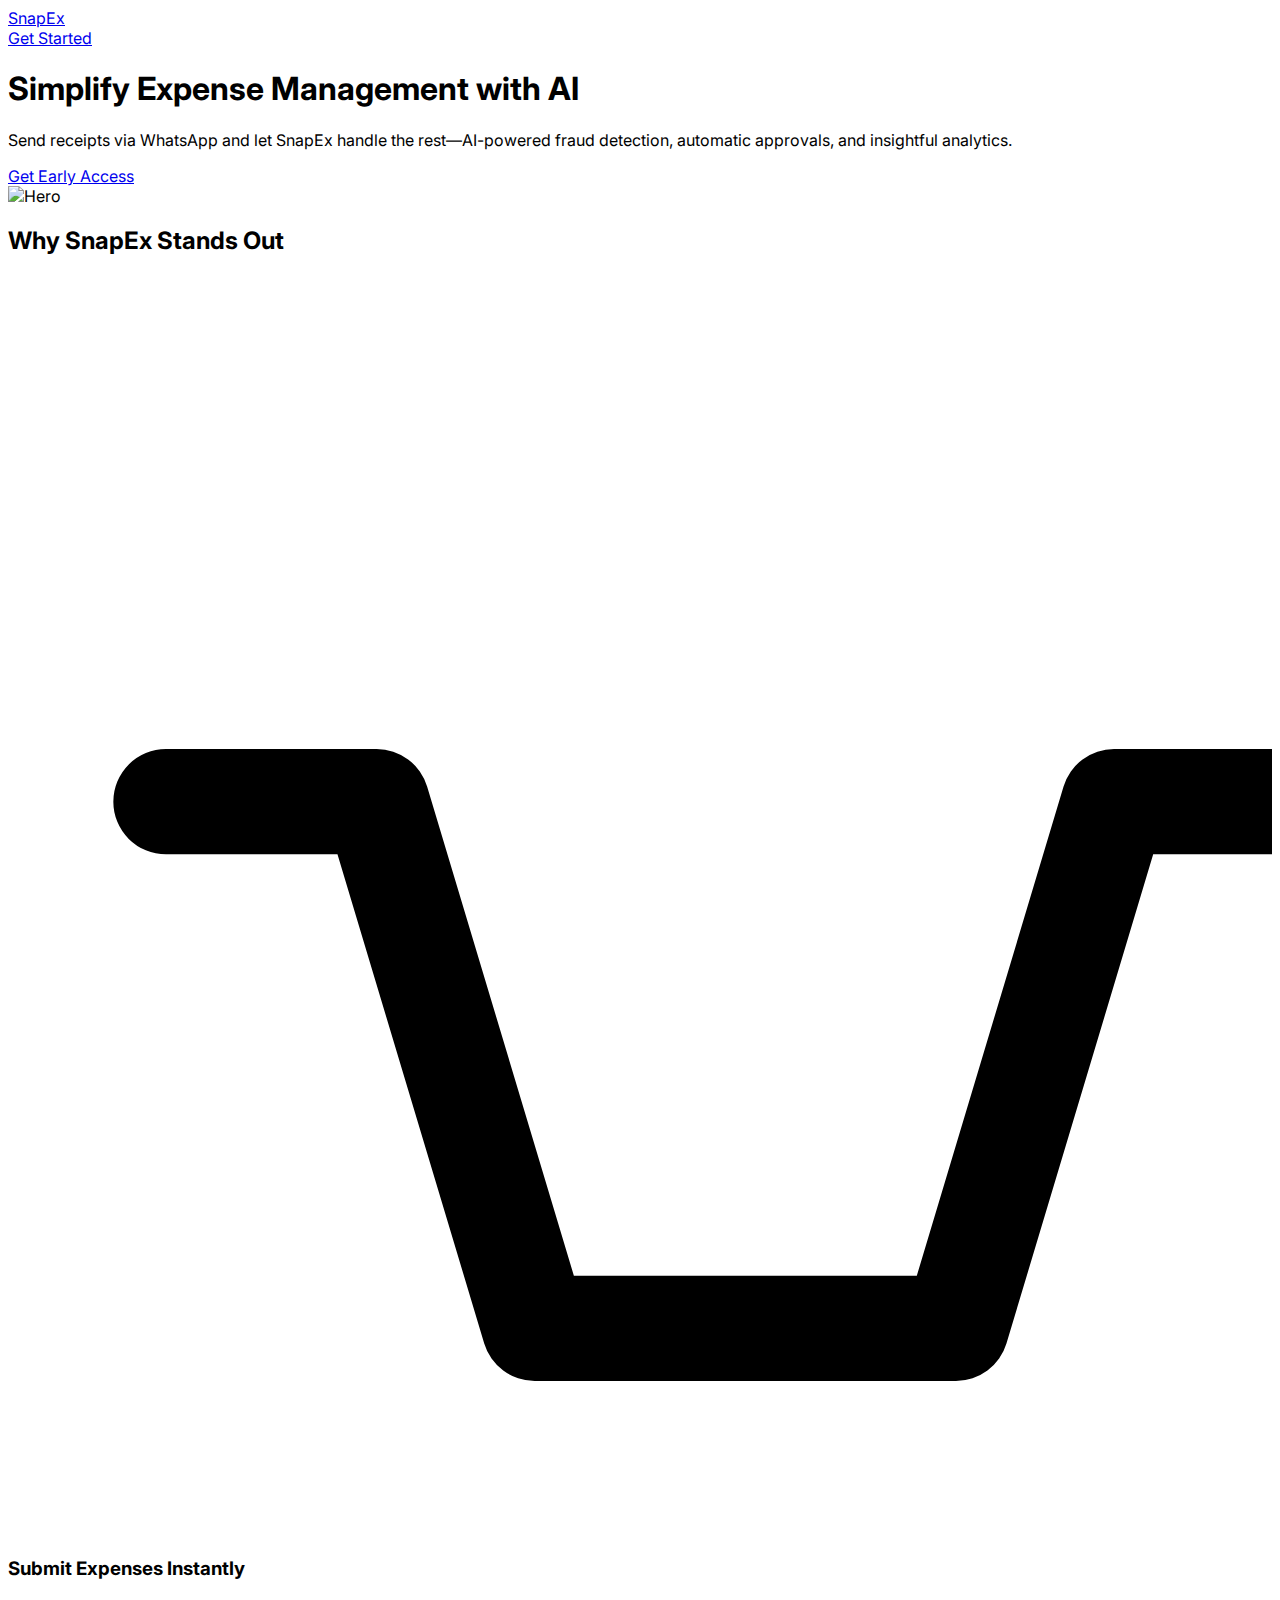
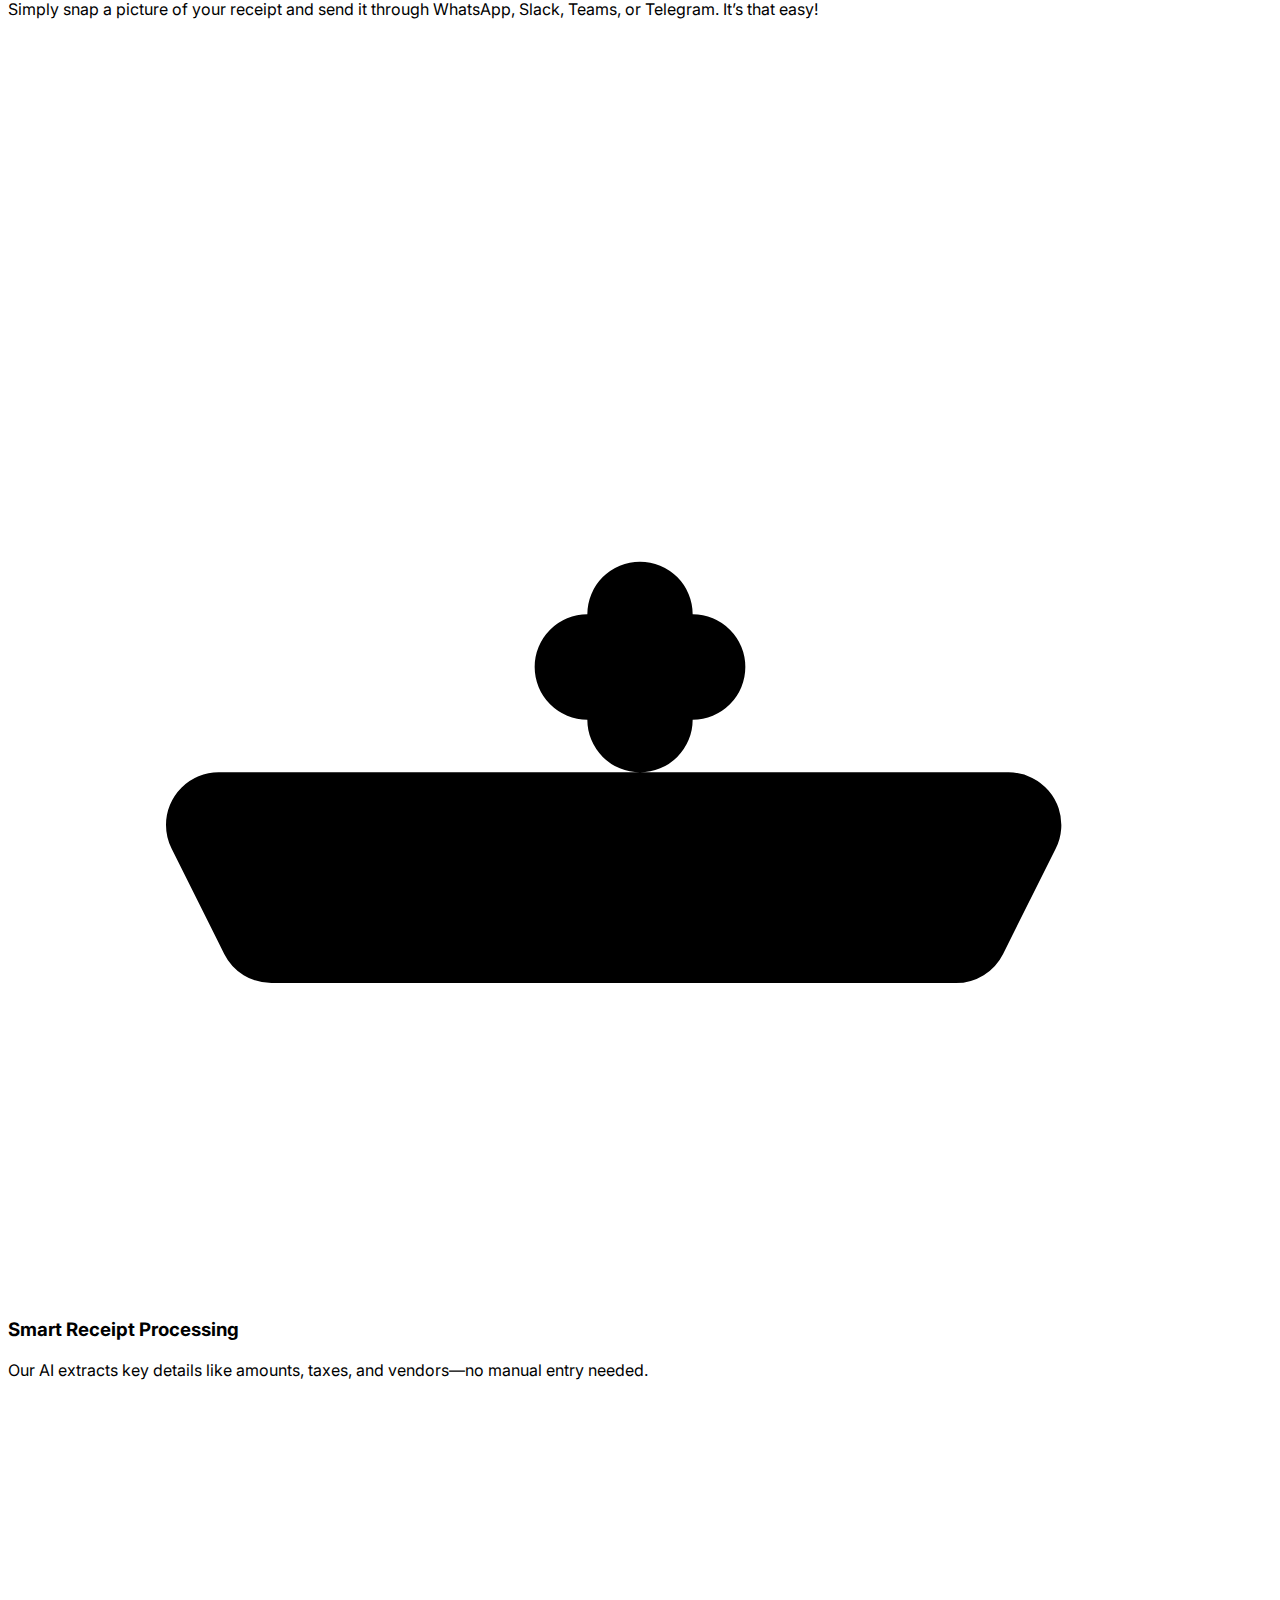
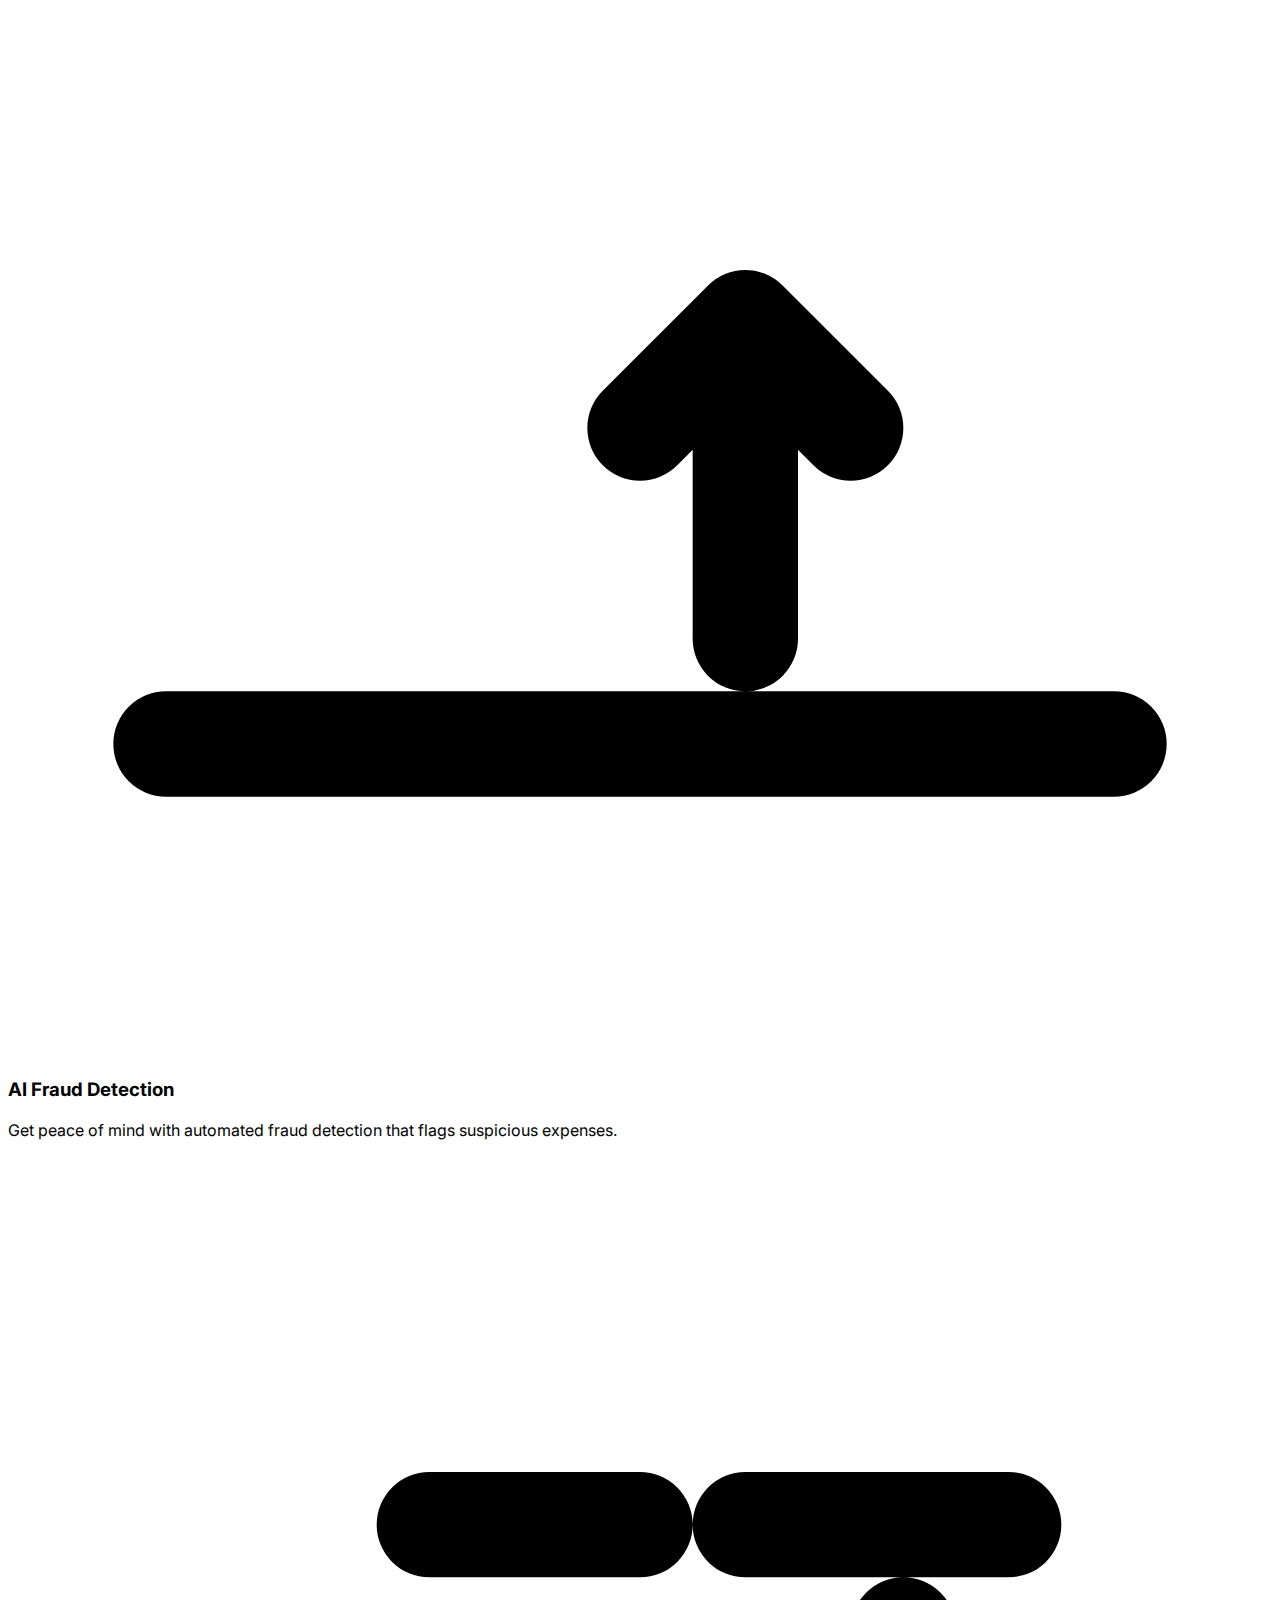
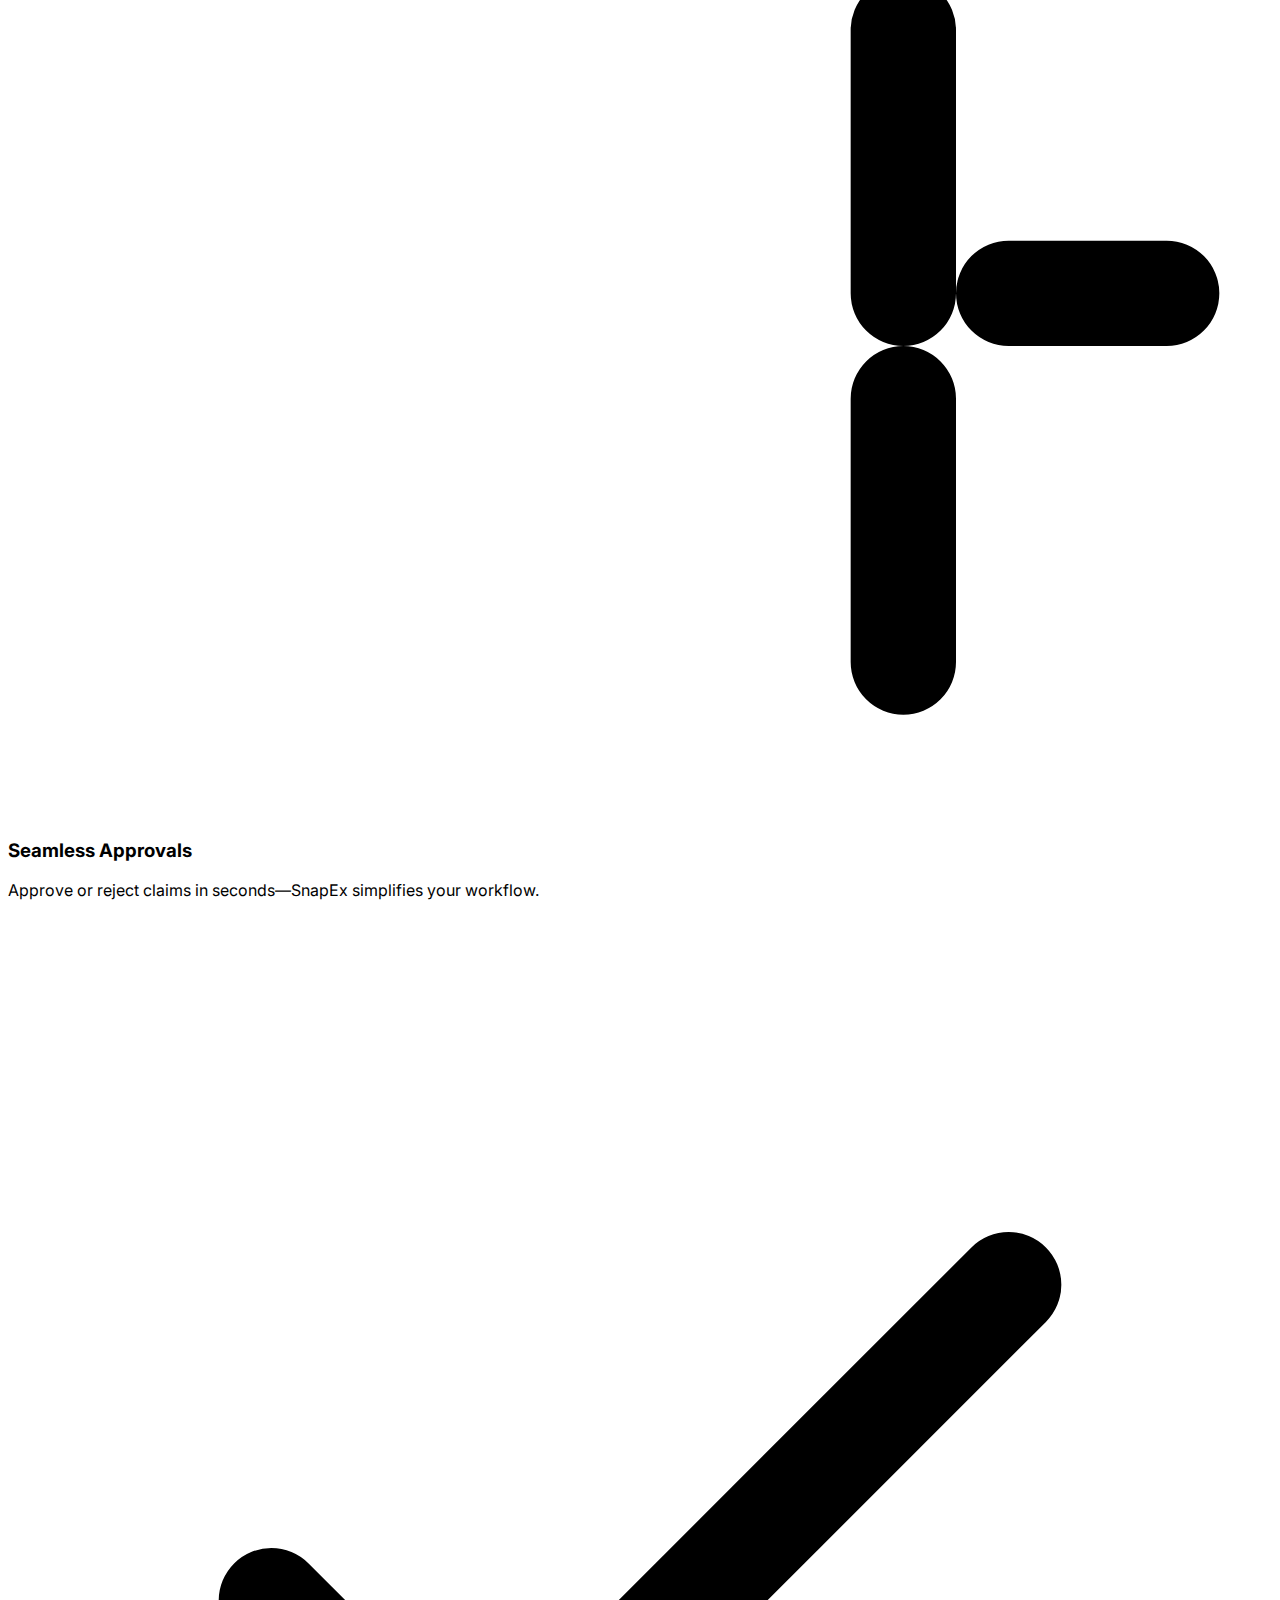
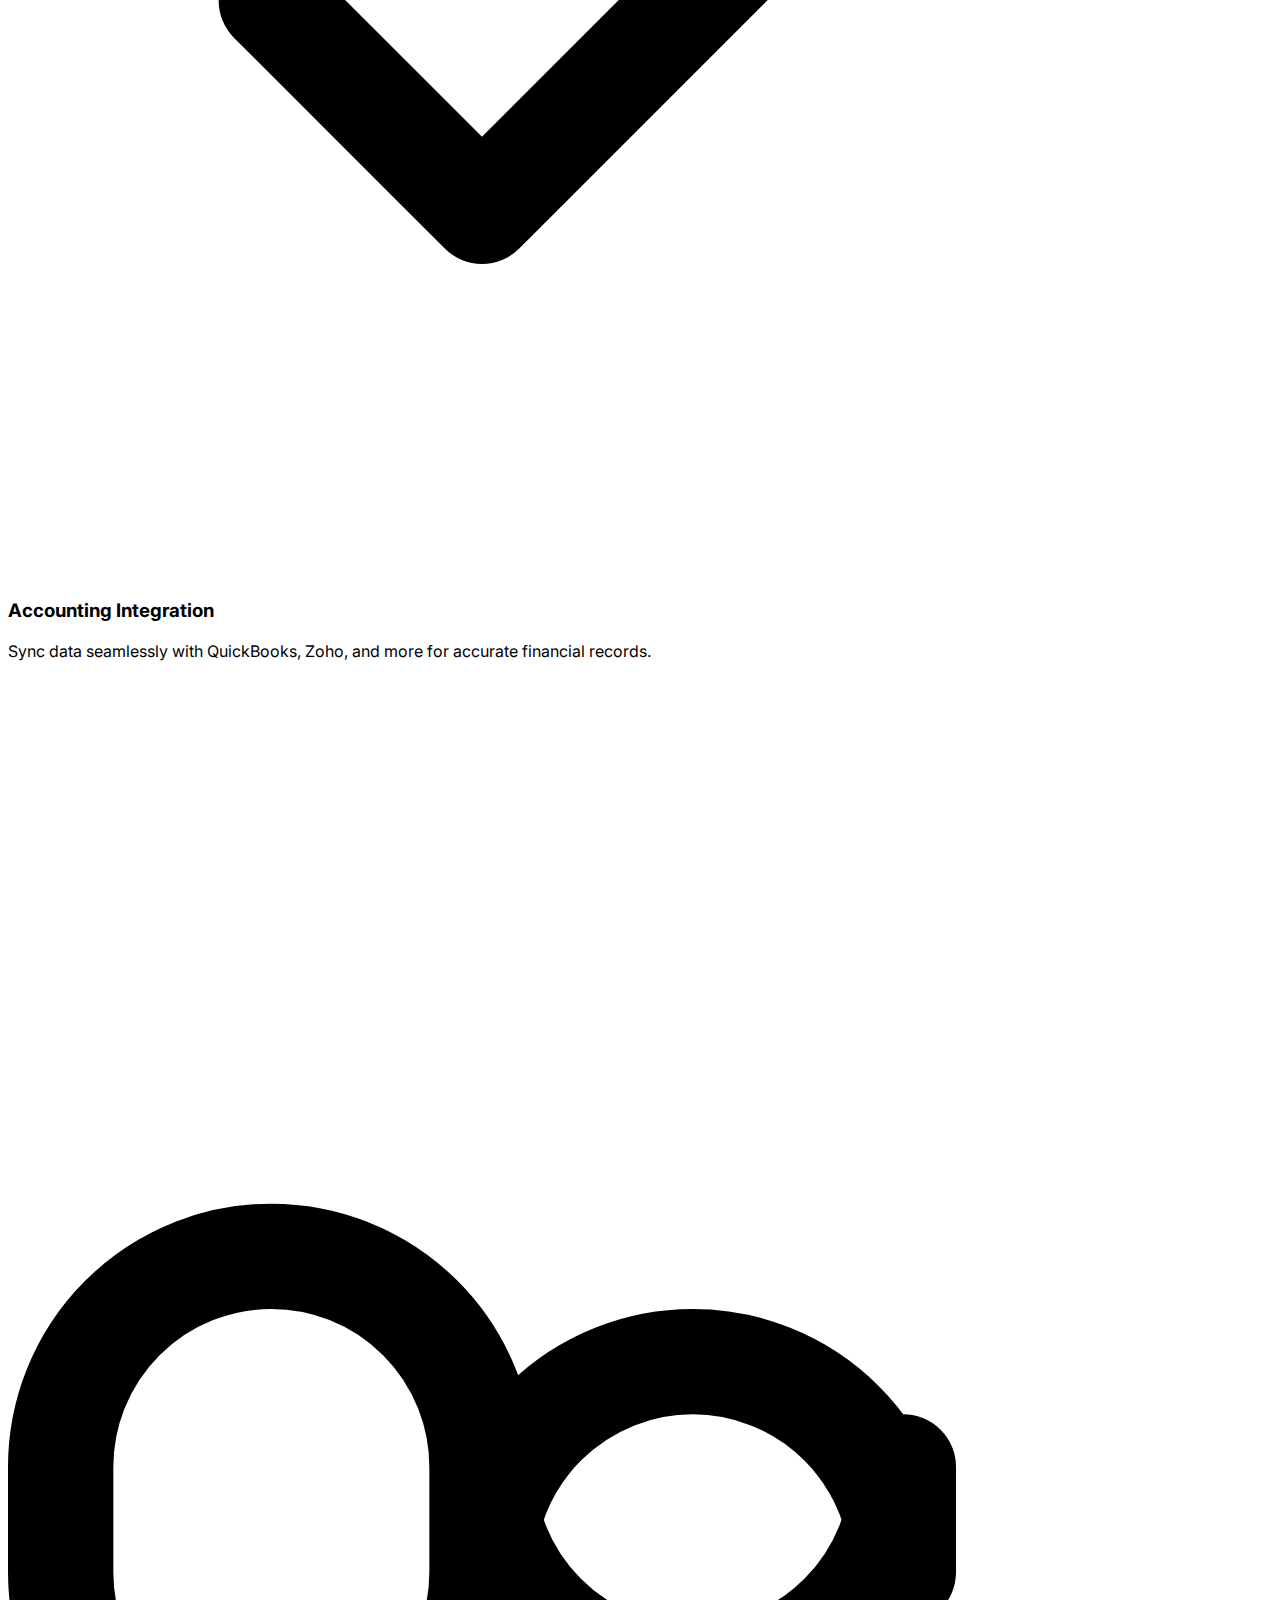
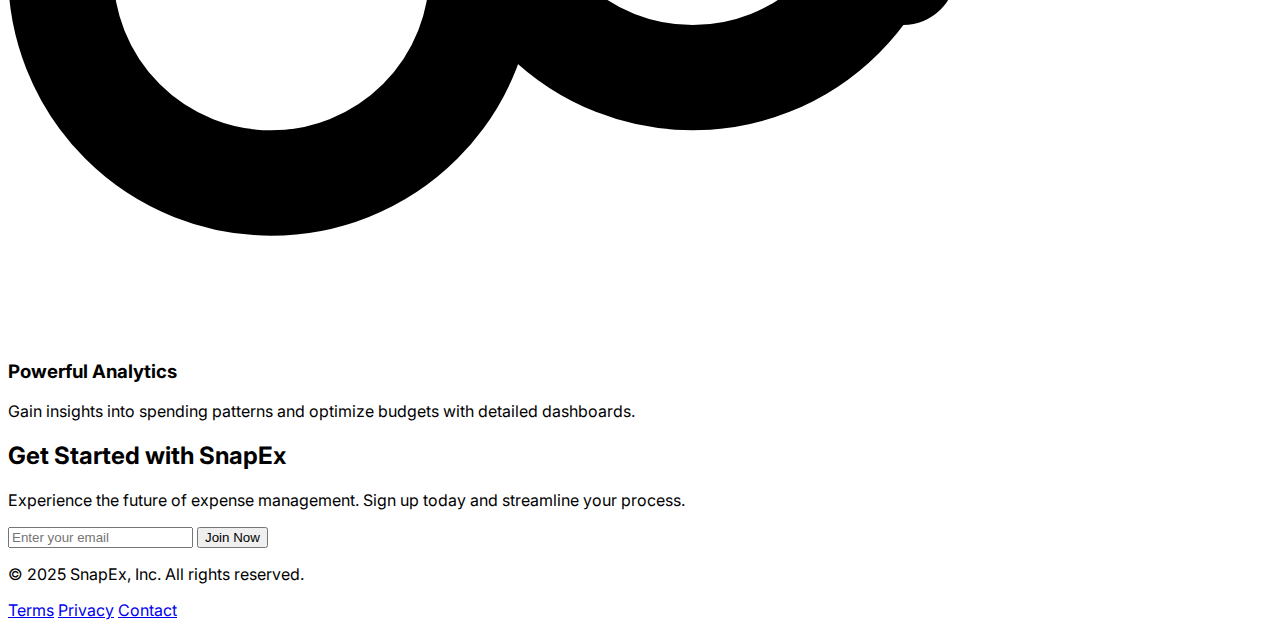
==== commit 7d7e61ed: "Update index.html" ====
--- a/index.html
+++ b/index.html
@@ -54,8 +54,9 @@
             src="https://qeulzelzyvmjayikqxow.supabase.co/storage/v1/object/public/namecard_bucket/whatsapp_chat.png" 
             alt="Hero" 
             class="rounded-lg shadow-lg object-cover"
+          >
             <!-- Original src: https://images.unsplash.com/photo-1554224154-22dec7ec8818?ixlib=rb-4.0.3&auto=format&fit=crop&w=600&q=80 -->
-          >
+          
 
       </div>
     </div>
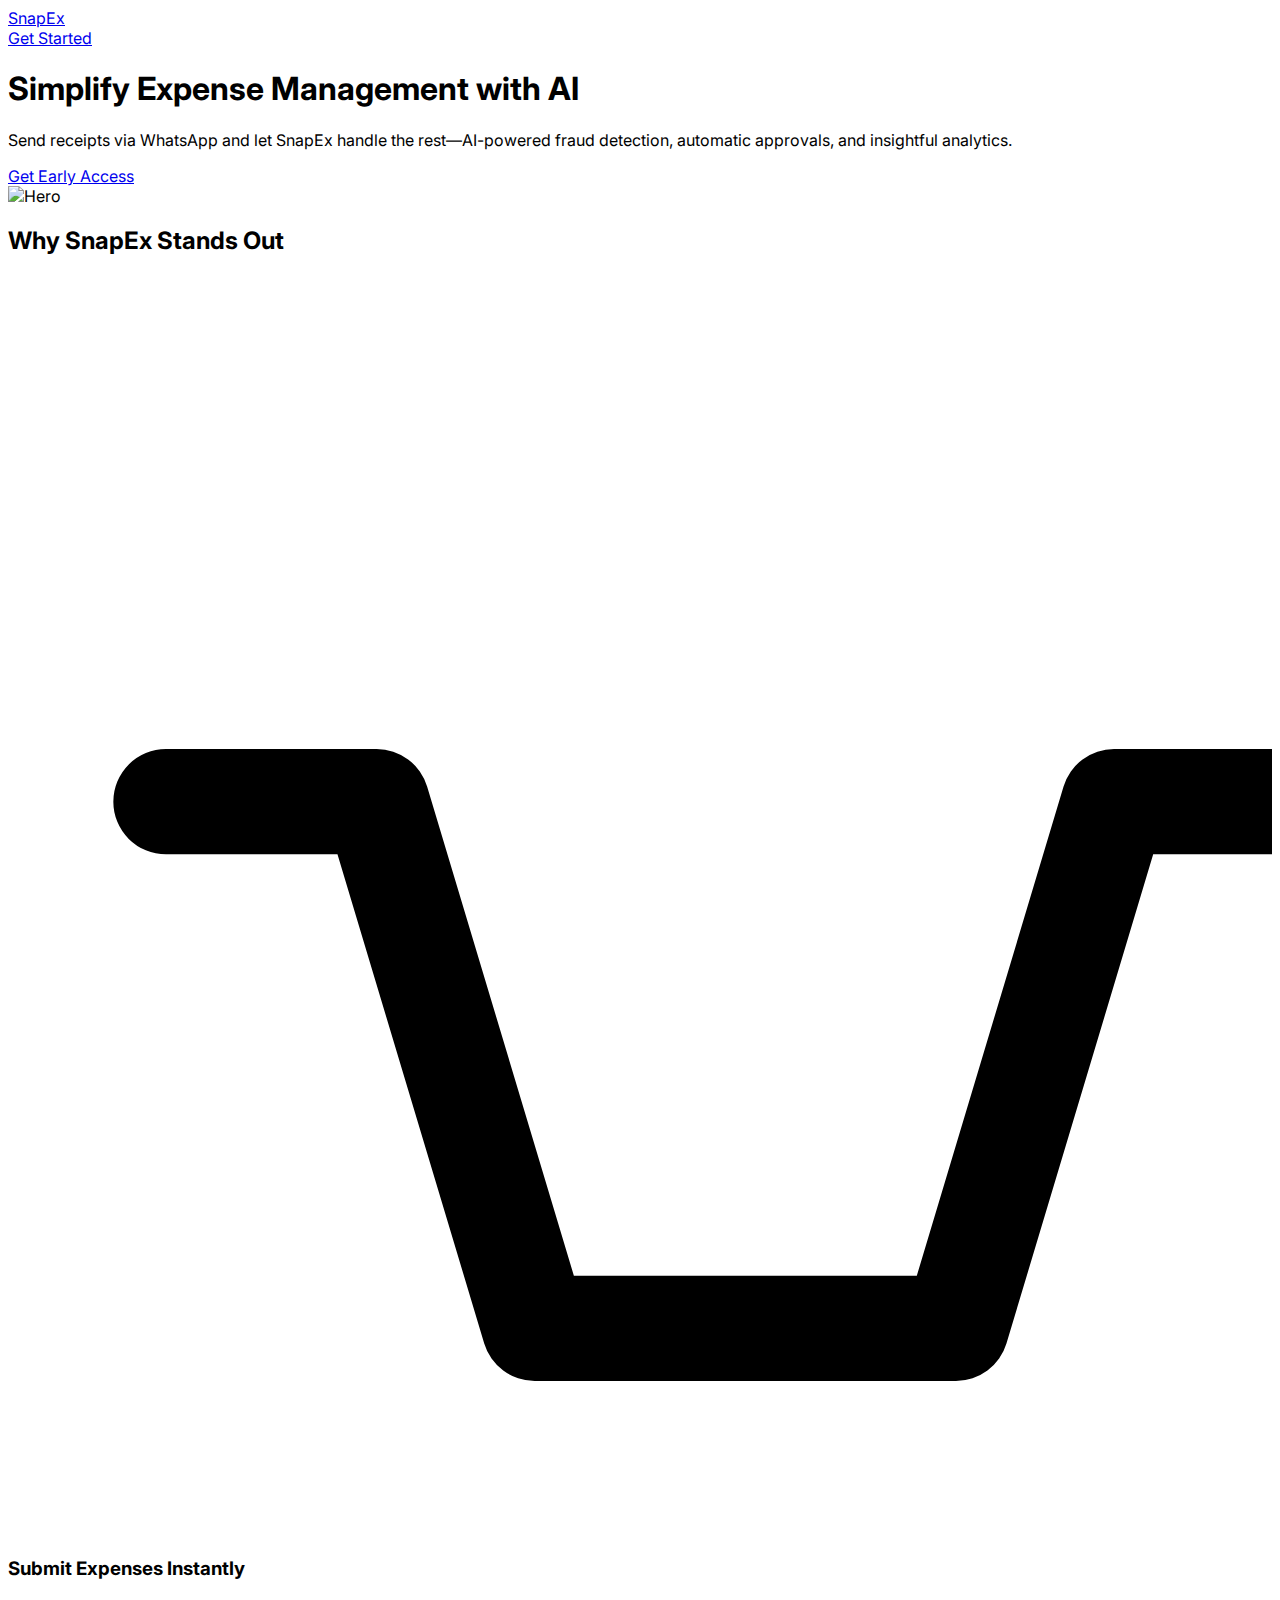
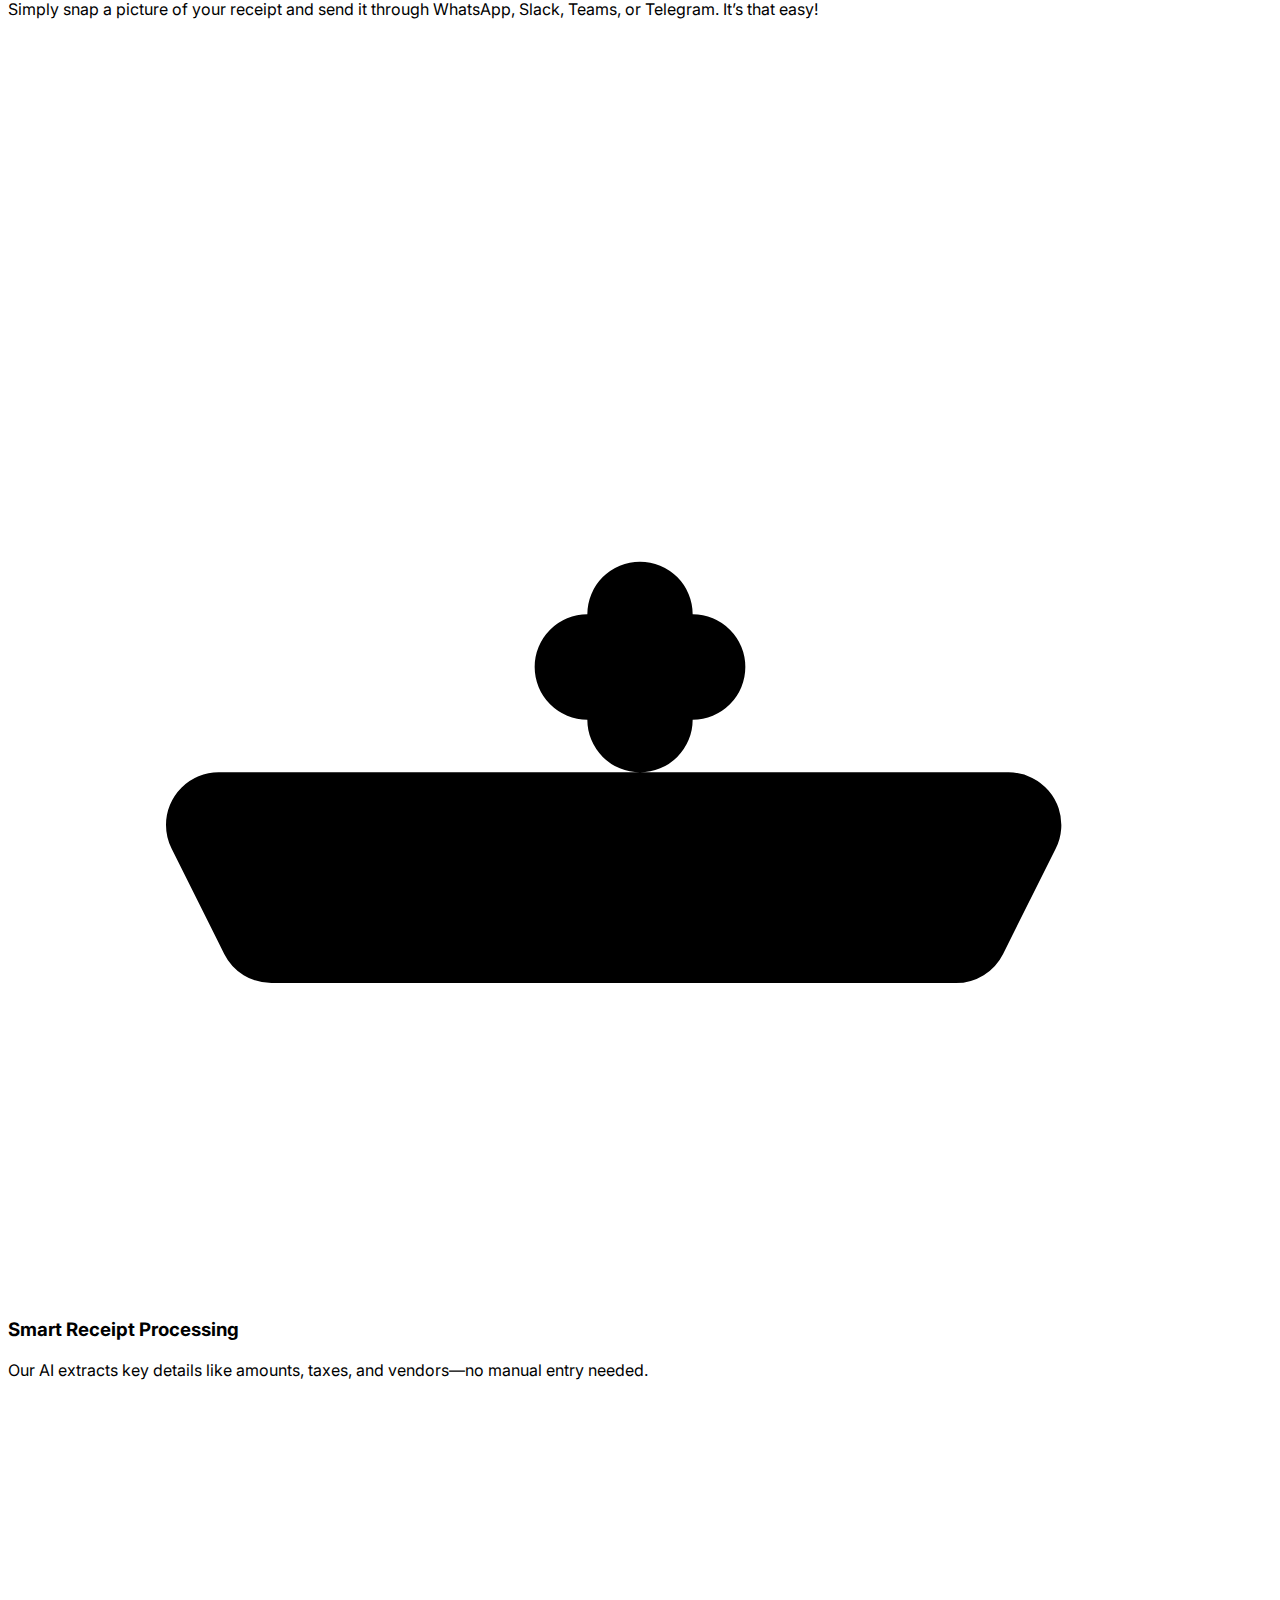
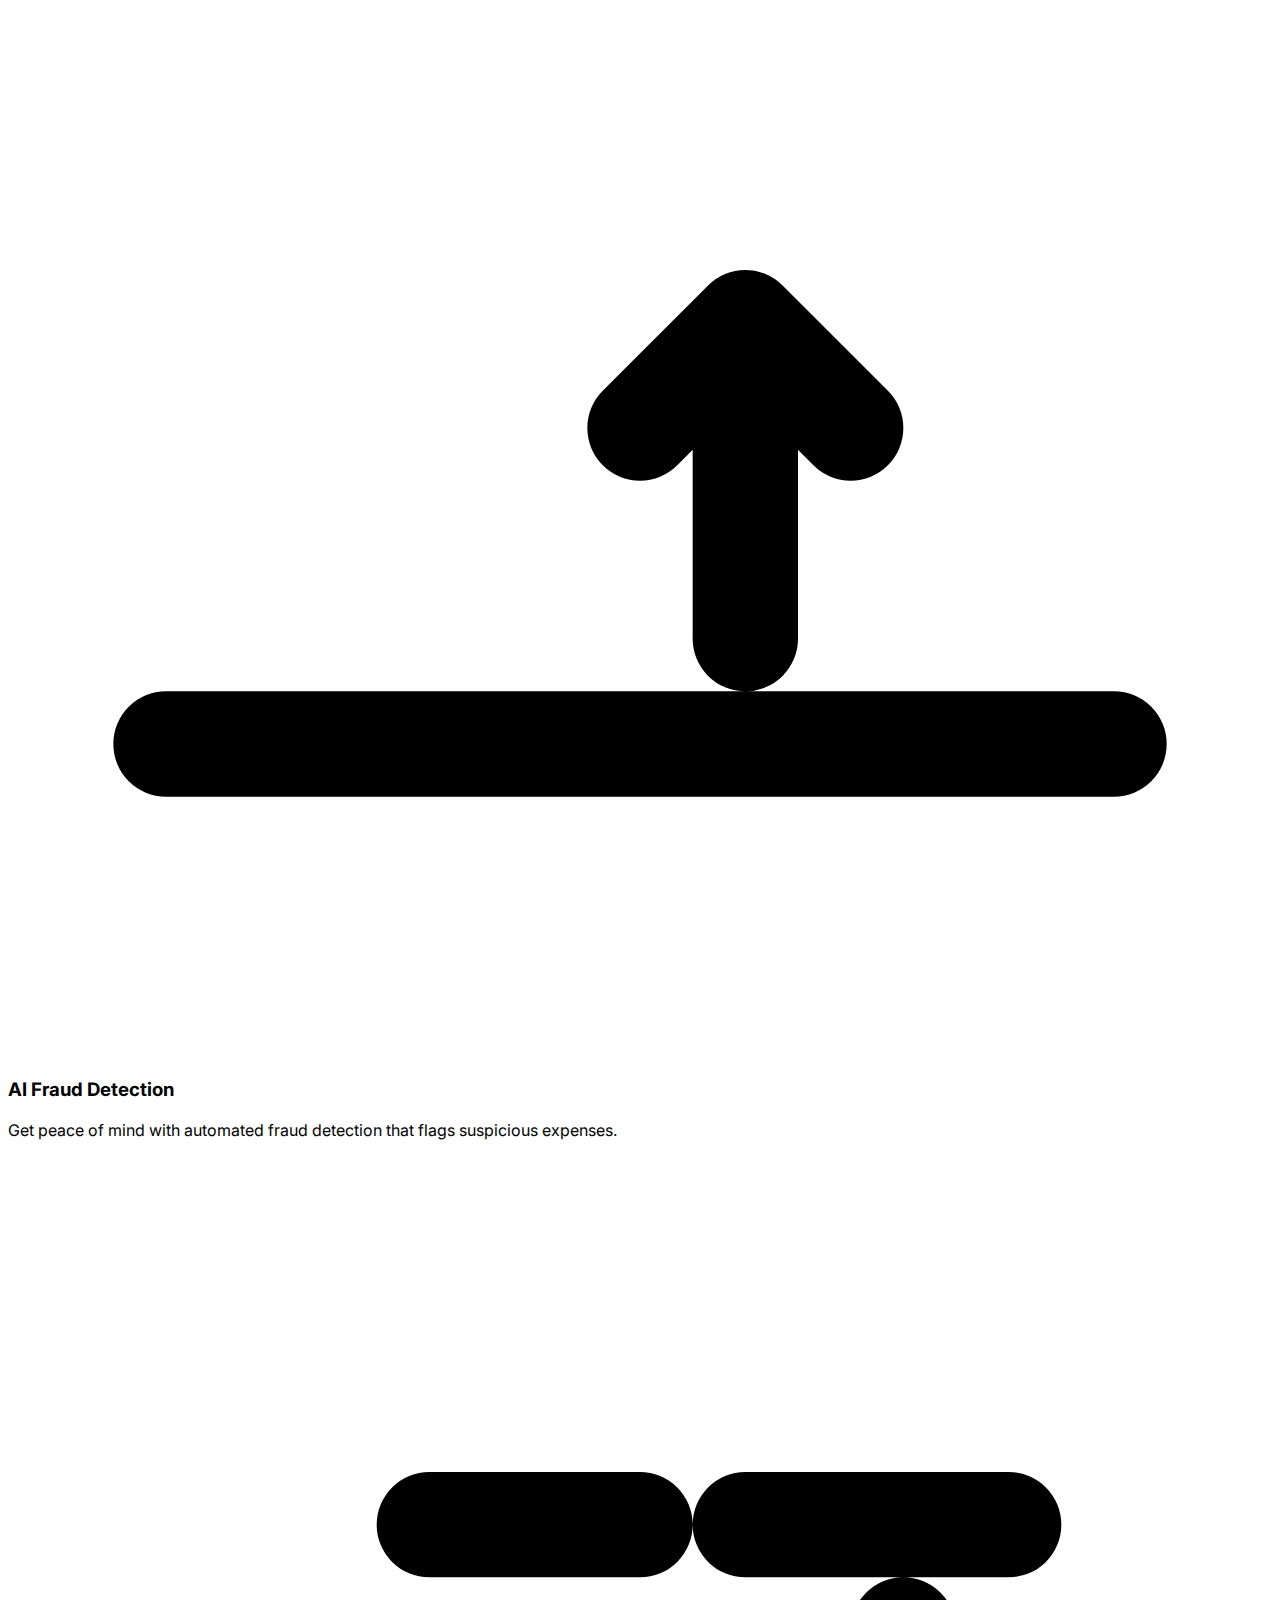
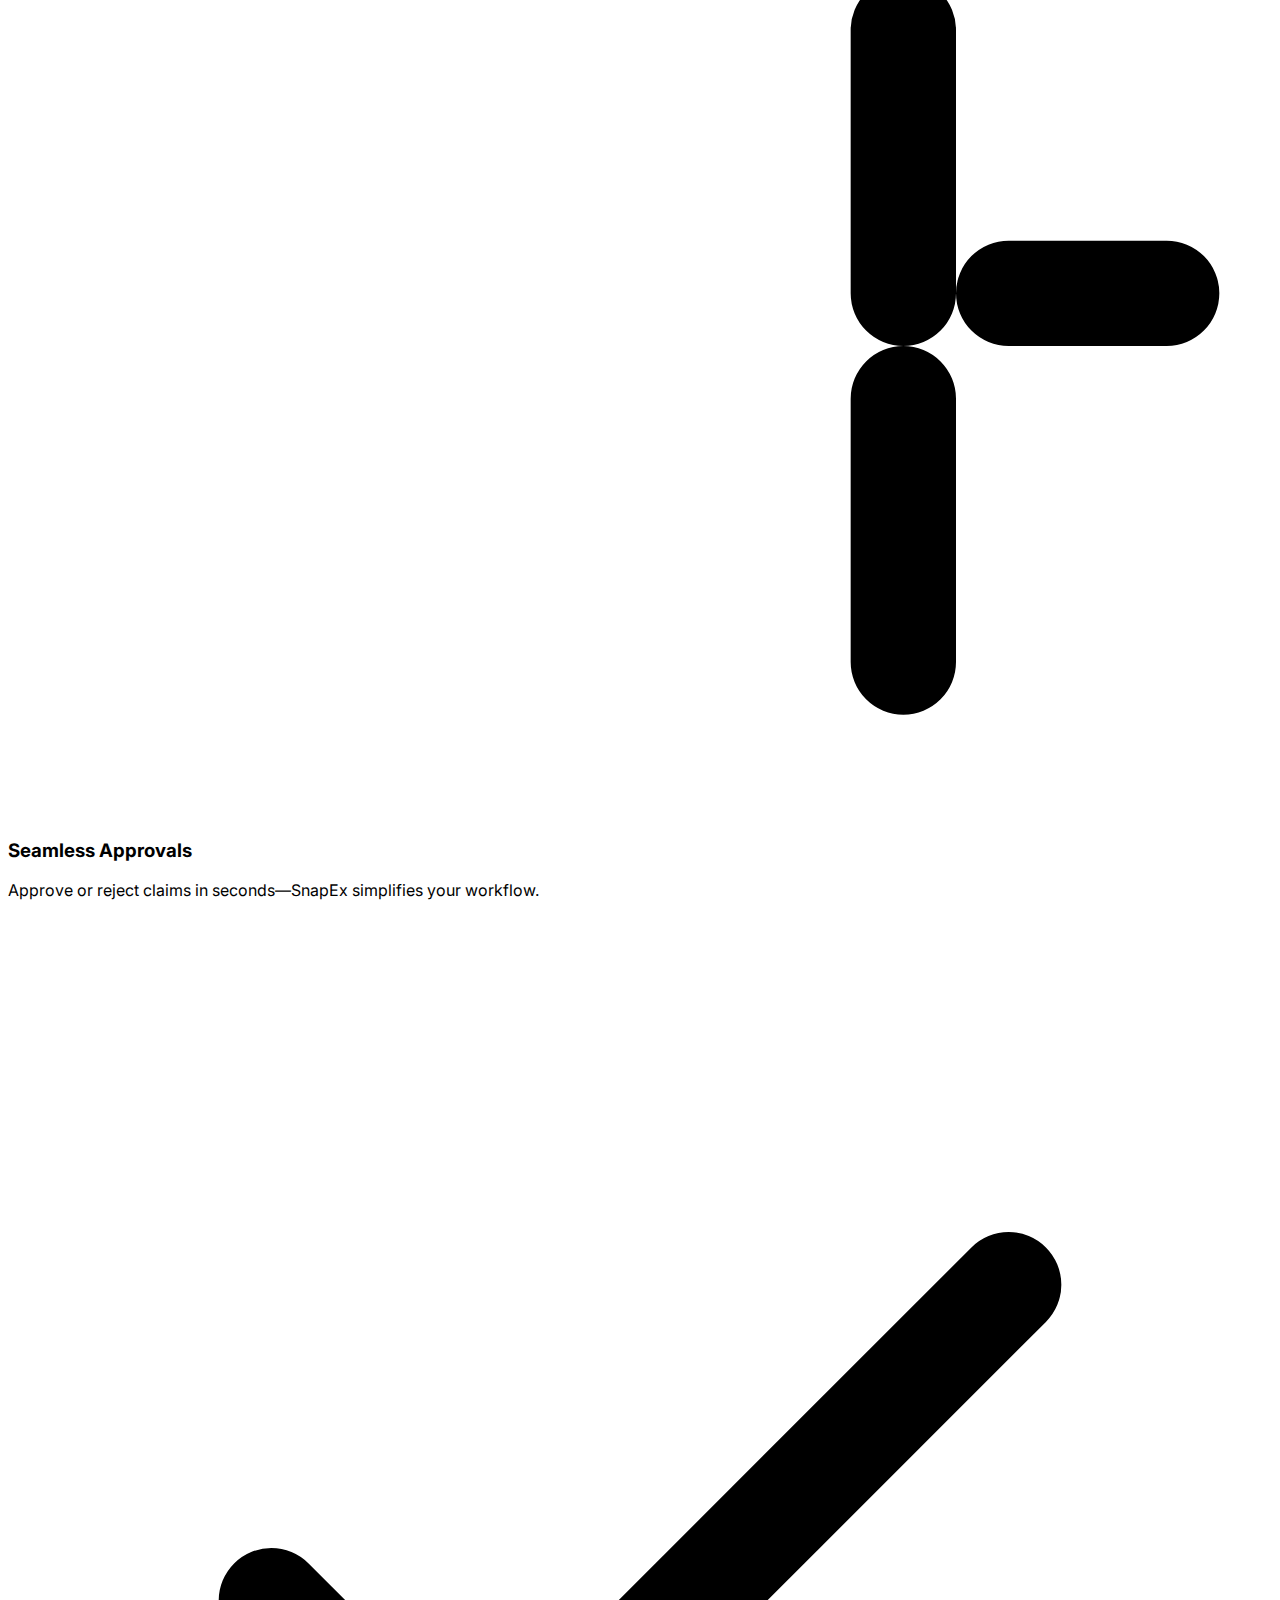
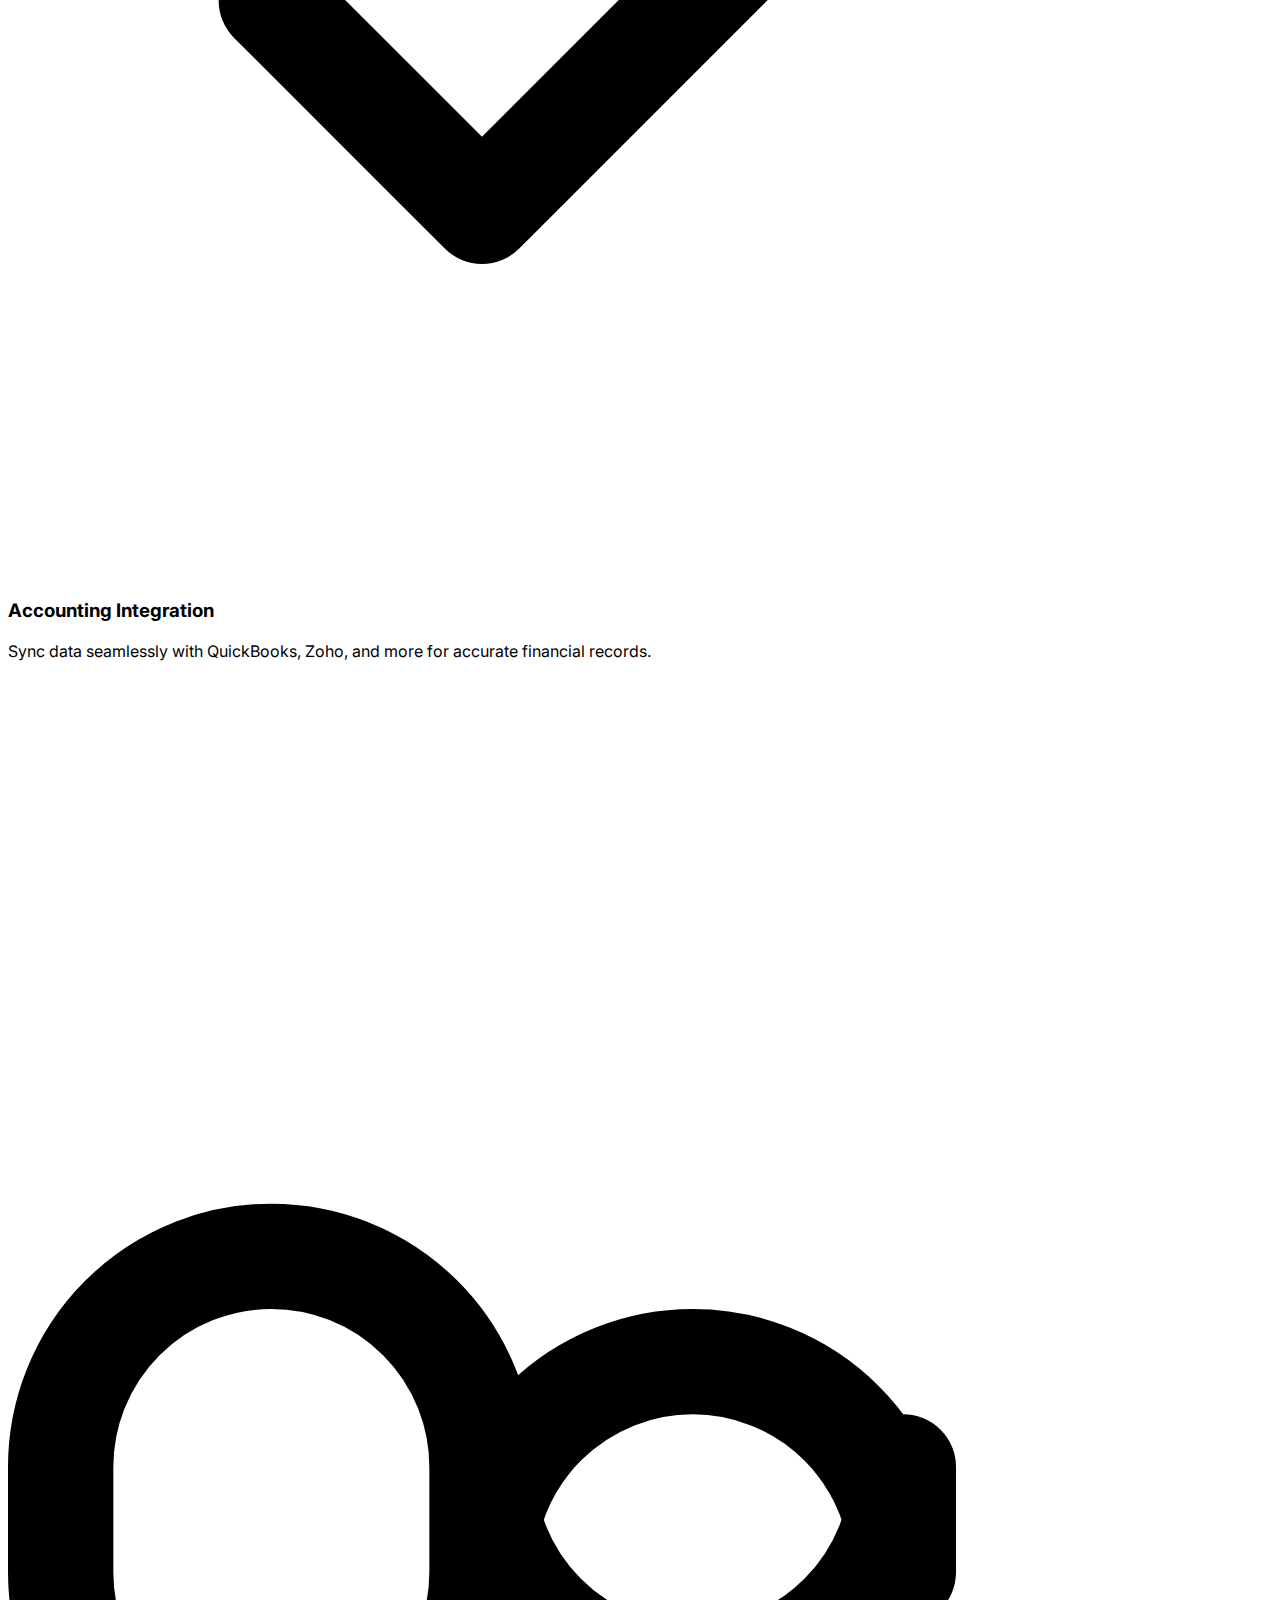
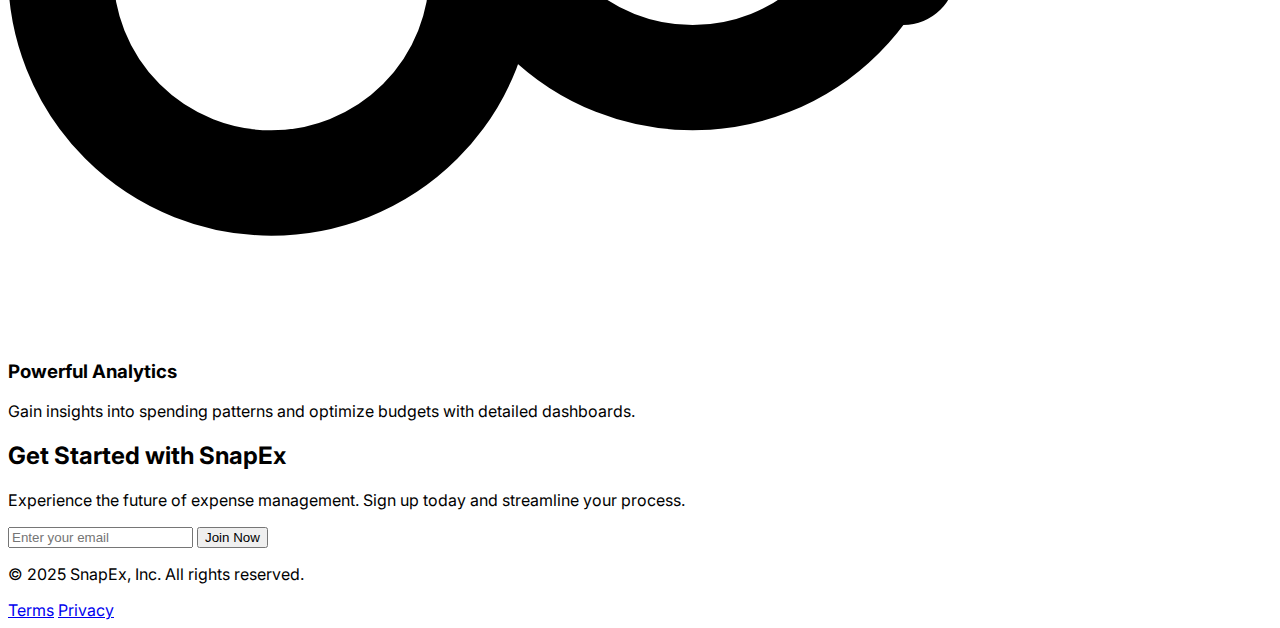
==== commit 99dd01c5: "Update index.html" ====
--- a/index.html
+++ b/index.html
@@ -175,9 +175,10 @@
     <div class="container mx-auto px-8 flex flex-col md:flex-row items-center justify-between">
       <p class="text-gray-600 mb-4 md:mb-0">&copy; 2025 SnapEx, Inc. All rights reserved.</p>
       <div class="space-x-4">
-        <a href="#" class="text-gray-600 hover:text-indigo-600">Terms</a>
-        <a href="#" class="text-gray-600 hover:text-indigo-600">Privacy</a>
-        <a href="#" class="text-gray-600 hover:text-indigo-600">Contact</a>
+        <a href="https://ue195079.github.io/tnc.html" class="text-gray-600 hover:text-indigo-600">Terms</a>
+        <a href="https://ue195079.github.io/tnc.html" class="text-gray-600 hover:text-indigo-600">Privacy</a>
+        <!-- <a href="#" class="text-gray-600 hover:text-indigo-600">Contact</a> -->
+
       </div>
     </div>
   </footer>
